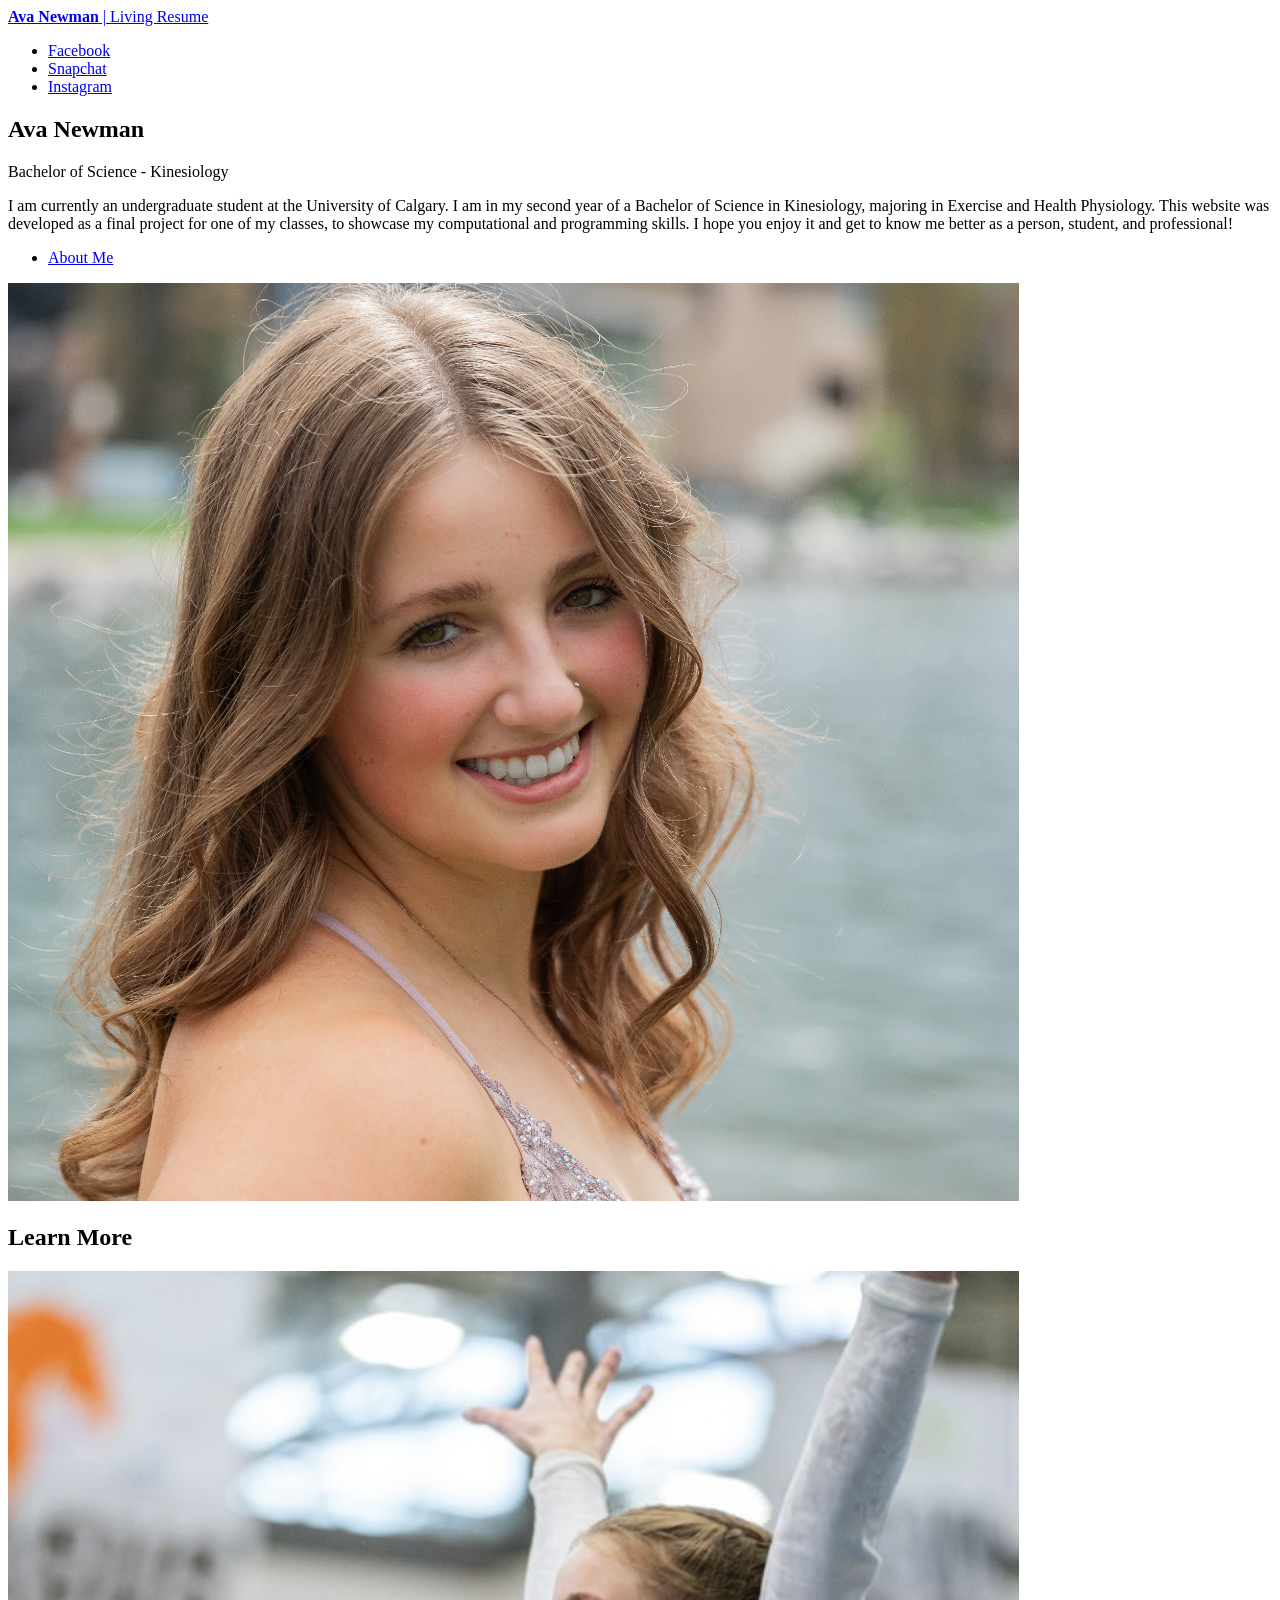
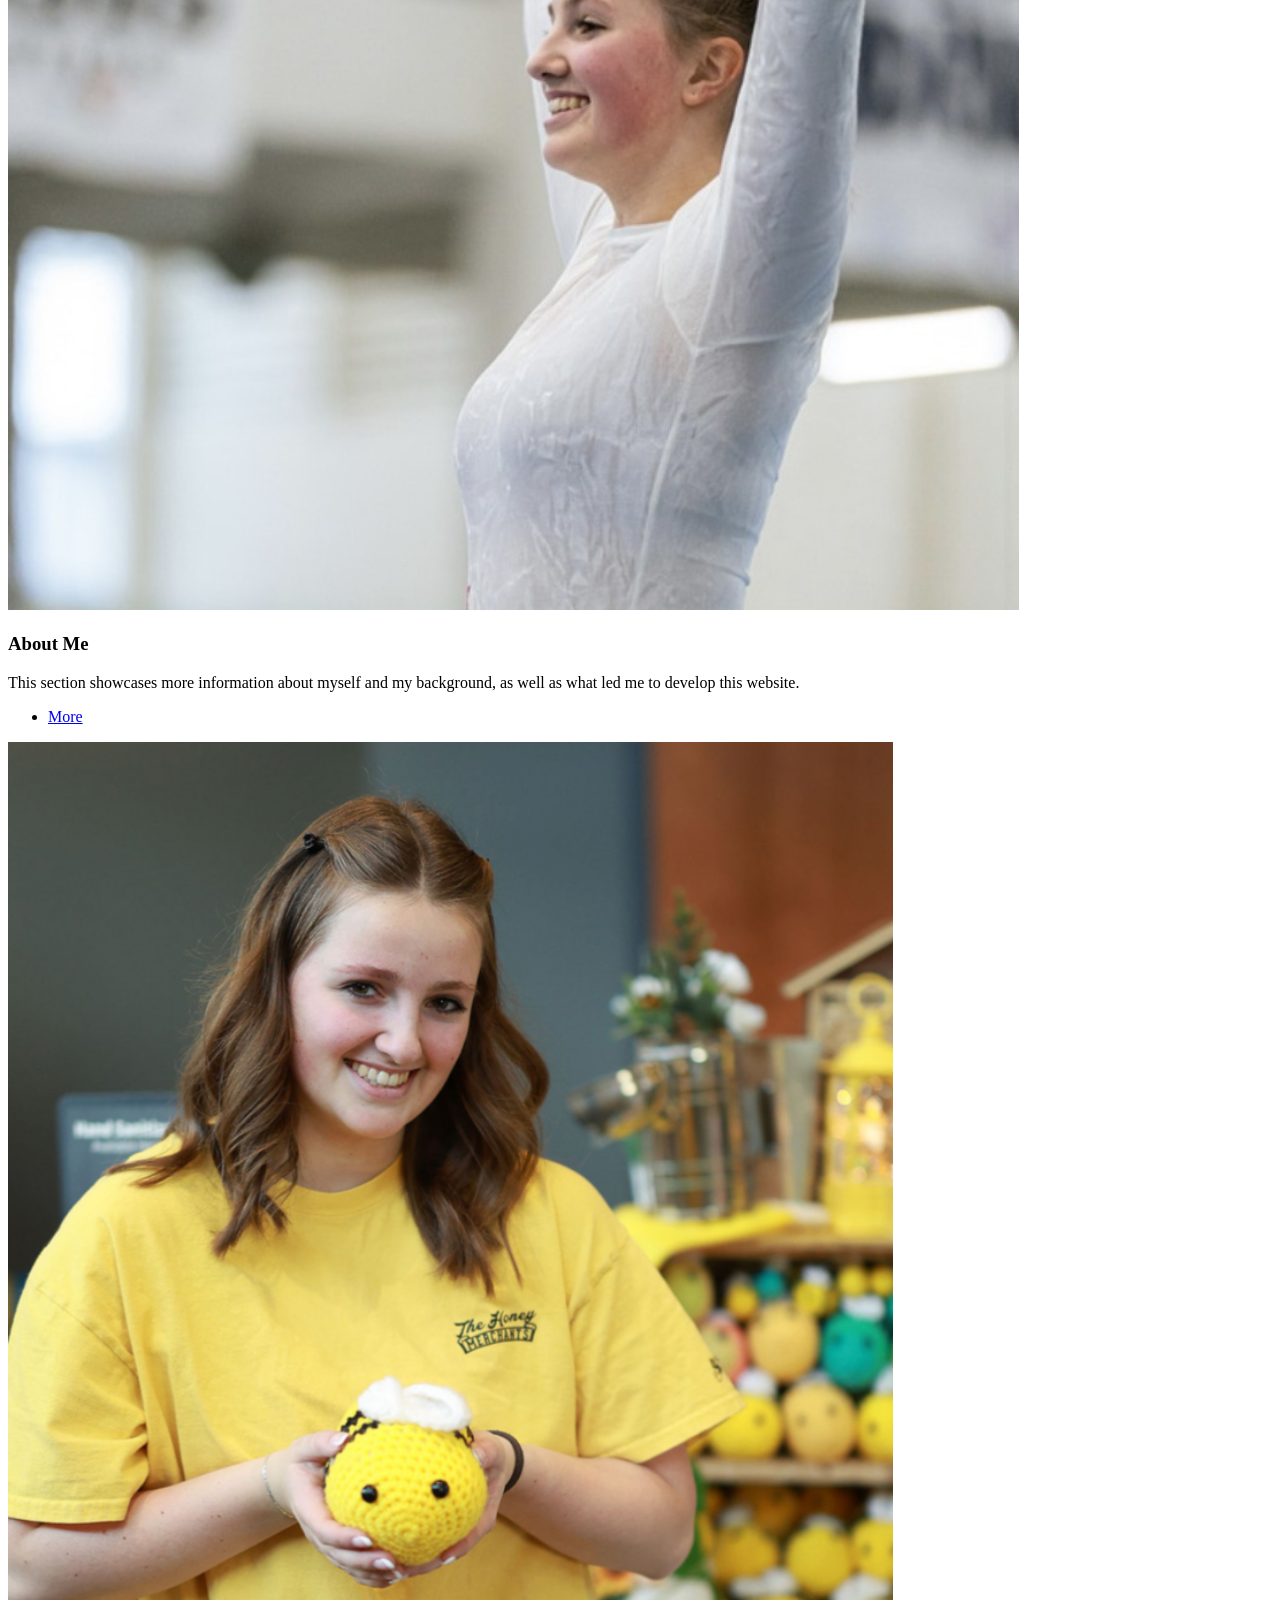
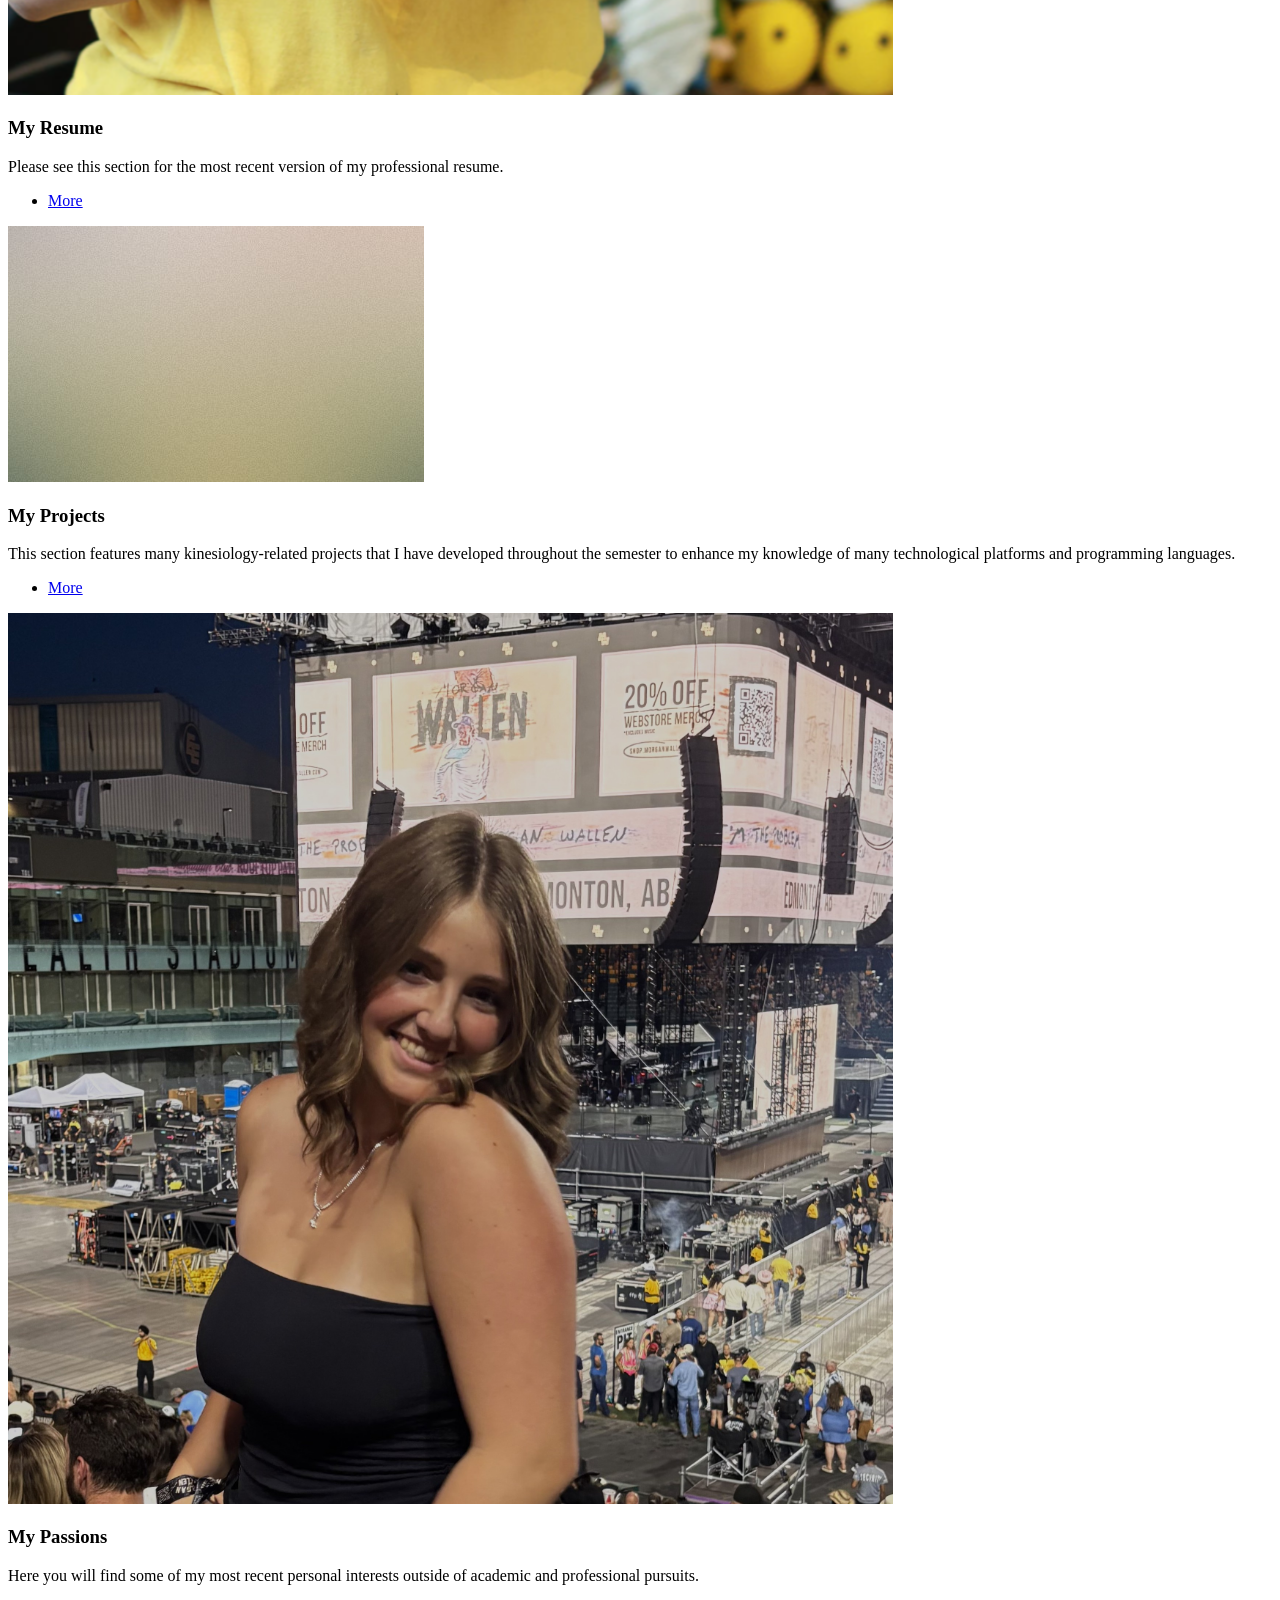
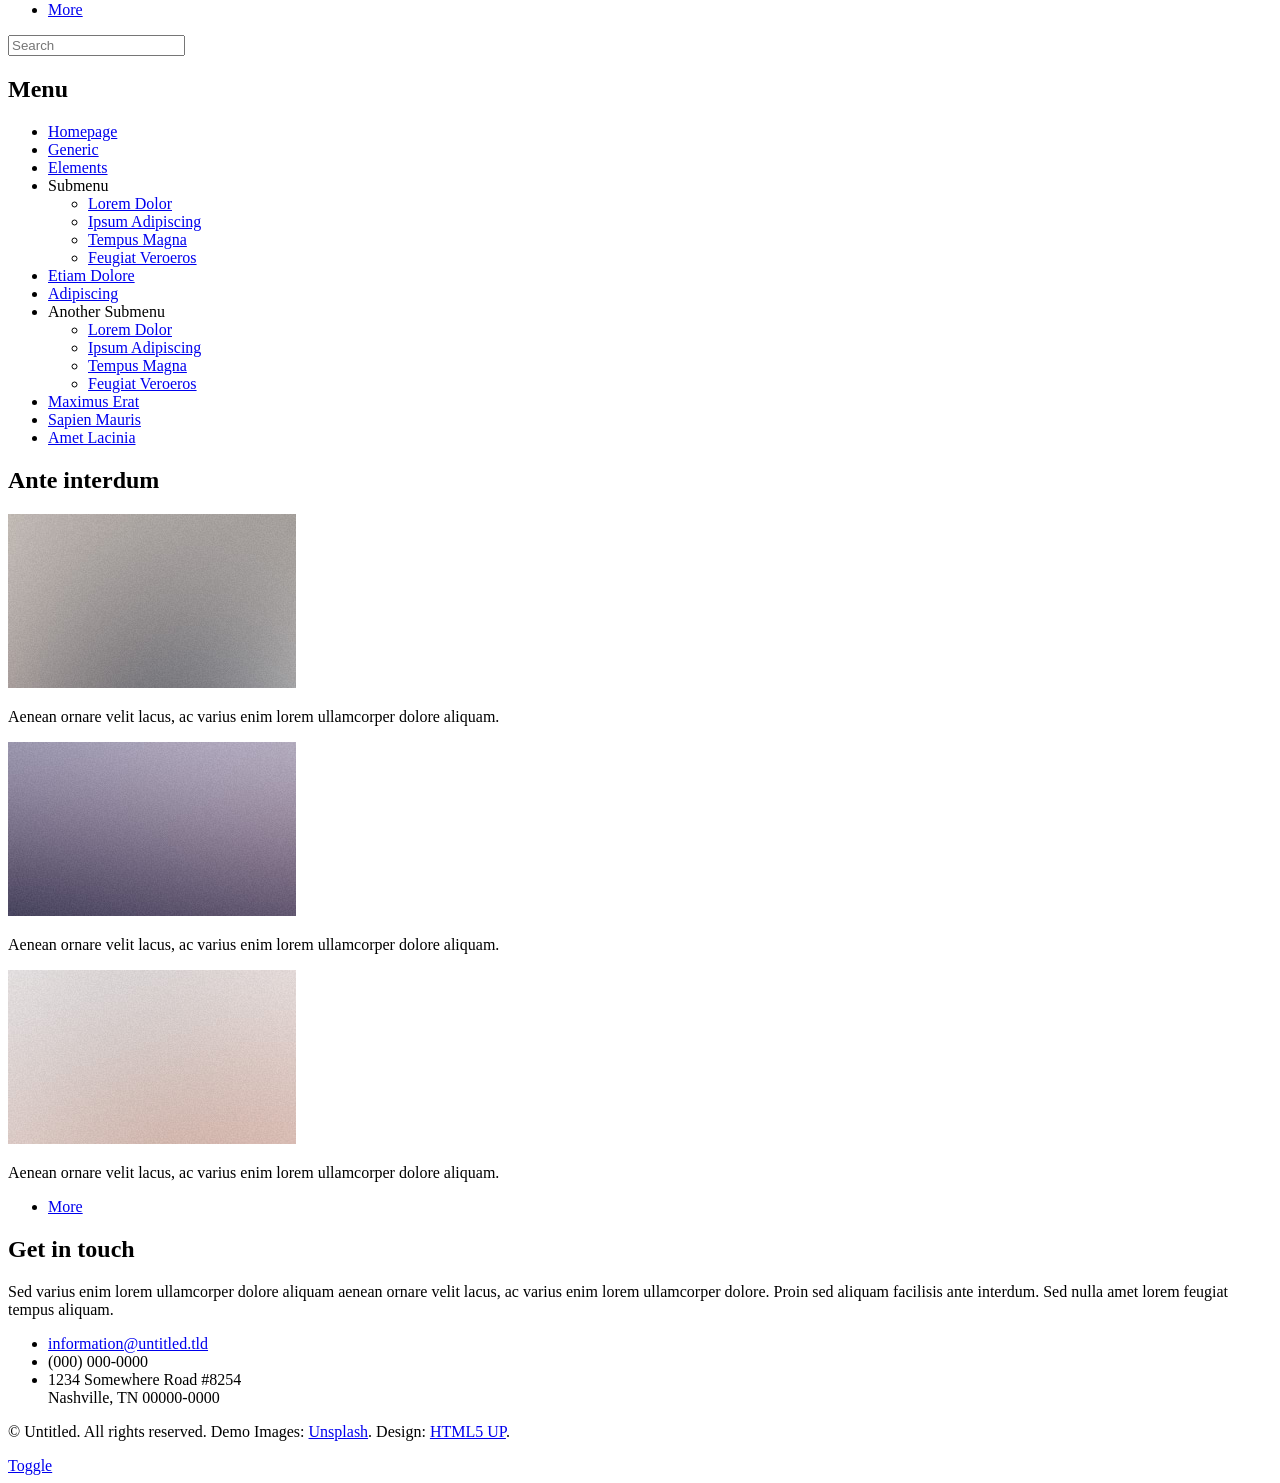
==== index.html @ dcd4f363 "I have made it so that clicking on the images on this page will also direct you to their associated " ====
<!DOCTYPE HTML>
<!--
	Editorial by HTML5 UP
	html5up.net | @ajlkn
	Free for personal and commercial use under the CCA 3.0 license (html5up.net/license)
-->
<html>
	<head>
		<title> Ava Newman Living Resume </title>
		<meta charset="utf-8" />
		<meta name="viewport" content="width=device-width, initial-scale=1, user-scalable=no" />
		<link rel="stylesheet" href="assets/css/main.css" />
	</head>
	<body class="is-preload">

		<!-- Wrapper -->
			<div id="wrapper">

				<!-- Main -->
					<div id="main">
						<div class="inner">

							<!-- Header -->
								<header id="header">
									<a href="index.html" class="logo"><strong>Ava Newman</strong> | Living Resume </a>
									<ul class="icons">
										<li><a href="https://www.facebook.com/people/Ava-Newman/pfbid0RaHY3Du9UKkfNLuVF2kv8ooPk5VTVL2ziSgG1sa8oLjatEGJtzj81ppRkDMyS1wKl/" class="icon brands fa-facebook-f"><span class="label">Facebook</span></a></li>
										<li><a href="https://www.snapchat.com/@ava_newman86?invite_id=TSlqsZnK&locale=en_CA&share_id=JCfKpW0zROO0zMK9a1MGSg&sid=5b81d282faa14953886a43e84ae09ba7" class="icon brands fa-snapchat-ghost"><span class="label">Snapchat</span></a></li>
										<li><a href="https://www.instagram.com/ava_grace_86/" class="icon brands fa-instagram"><span class="label">Instagram</span></a></li>
									</ul>
								</header>

							<!-- Banner -->
								<section id="banner">
									<div class="content">
										<header>
											<h1> Ava Newman </h1>
											<p> Bachelor of Science - Kinesiology </p>
										</header>
										<p> I am currently an undergraduate student at the University of Calgary. I am in my second year of a Bachelor of Science in Kinesiology, majoring in Exercise and Health Physiology. This website was developed as a final project for one of my classes, to showcase my computational and programming skills. I hope you enjoy it and get to know me better as a person, student, and professional!  </p>
										<ul class="actions">
											<li><a href="AboutMe.html" class="button big"> About Me </a></li>
										</ul>
									</div>
									<span class="image object">
										<img src="images/headshots/newman-41.JPG" alt="A photo of Ava Newman" style="width: 80%; height: auto;"/>
									</span>
								</section>

							<!-- Section -->
								<section>
									<header class="major">
										<h2>Learn More</h2>
									</header>
									<div class="posts">
										<article>
											<a href="AboutMe.html" class="image"><img src="images/gymnastics.jpg" alt="A photo of Ava Newman doing gymnastics" style="width: 80%; height: auto;" /></a>
											<h3>About Me</h3>
											<p>This section showcases more information about myself and my background, as well as what led me to develop this website. </p>
											<ul class="actions">
												<li><a href="AboutMe.html" class="button">More</a></li>
											</ul>
										</article>
										<article>
											<a href="MyResume.html" class="image"><img src="images/working1.PNG" alt="Ava Newman working" style="width: 70%; height: auto;" /></a>
											<h3>My Resume</h3>
											<p>Please see this section for the most recent version of my professional resume. </p>
											<ul class="actions">
												<li><a href="MyResume.html" class="button">More</a></li>
											</ul>
										</article>
										<article>
											<a href="MyProjects.html" class="image"><img src="images/pic03.jpg" alt="" /></a>
											<h3>My Projects</h3>
											<p>This section features many kinesiology-related projects that I have developed throughout the semester to enhance my knowledge of many technological platforms and programming languages. </p>
											<ul class="actions">
												<li><a href="MyProjects.html" class="button">More</a></li>
											</ul>
										</article>
										<article>
											<a href="MyPassions.html" class="image"><img src="images/concert.jpeg" alt="Ava Newman at a concert" style="width: 70%; height: auto;"/></a>
											<h3>My Passions</h3>
											<p>Here you will find some of my most recent personal interests outside of academic and professional pursuits. </p>
											<ul class="actions">
												<li><a href="MyPassions.html" class="button">More</a></li>
											</ul>
										</article>
									</div>
								</section>

						</div>
					</div>

				<!-- Sidebar -->
					<div id="sidebar">
						<div class="inner">

							<!-- Search -->
								<section id="search" class="alt">
									<form method="post" action="#">
										<input type="text" name="query" id="query" placeholder="Search" />
									</form>
								</section>

							<!-- Menu -->
								<nav id="menu">
									<header class="major">
										<h2>Menu</h2>
									</header>
									<ul>
										<li><a href="index.html">Homepage</a></li>
										<li><a href="generic.html">Generic</a></li>
										<li><a href="elements.html">Elements</a></li>
										<li>
											<span class="opener">Submenu</span>
											<ul>
												<li><a href="#">Lorem Dolor</a></li>
												<li><a href="#">Ipsum Adipiscing</a></li>
												<li><a href="#">Tempus Magna</a></li>
												<li><a href="#">Feugiat Veroeros</a></li>
											</ul>
										</li>
										<li><a href="#">Etiam Dolore</a></li>
										<li><a href="#">Adipiscing</a></li>
										<li>
											<span class="opener">Another Submenu</span>
											<ul>
												<li><a href="#">Lorem Dolor</a></li>
												<li><a href="#">Ipsum Adipiscing</a></li>
												<li><a href="#">Tempus Magna</a></li>
												<li><a href="#">Feugiat Veroeros</a></li>
											</ul>
										</li>
										<li><a href="#">Maximus Erat</a></li>
										<li><a href="#">Sapien Mauris</a></li>
										<li><a href="#">Amet Lacinia</a></li>
									</ul>
								</nav>

							<!-- Section -->
								<section>
									<header class="major">
										<h2>Ante interdum</h2>
									</header>
									<div class="mini-posts">
										<article>
											<a href="#" class="image"><img src="images/pic07.jpg" alt="" /></a>
											<p>Aenean ornare velit lacus, ac varius enim lorem ullamcorper dolore aliquam.</p>
										</article>
										<article>
											<a href="#" class="image"><img src="images/pic08.jpg" alt="" /></a>
											<p>Aenean ornare velit lacus, ac varius enim lorem ullamcorper dolore aliquam.</p>
										</article>
										<article>
											<a href="#" class="image"><img src="images/pic09.jpg" alt="" /></a>
											<p>Aenean ornare velit lacus, ac varius enim lorem ullamcorper dolore aliquam.</p>
										</article>
									</div>
									<ul class="actions">
										<li><a href="#" class="button">More</a></li>
									</ul>
								</section>

							<!-- Section -->
								<section>
									<header class="major">
										<h2>Get in touch</h2>
									</header>
									<p>Sed varius enim lorem ullamcorper dolore aliquam aenean ornare velit lacus, ac varius enim lorem ullamcorper dolore. Proin sed aliquam facilisis ante interdum. Sed nulla amet lorem feugiat tempus aliquam.</p>
									<ul class="contact">
										<li class="icon solid fa-envelope"><a href="#">information@untitled.tld</a></li>
										<li class="icon solid fa-phone">(000) 000-0000</li>
										<li class="icon solid fa-home">1234 Somewhere Road #8254<br />
										Nashville, TN 00000-0000</li>
									</ul>
								</section>

							<!-- Footer -->
								<footer id="footer">
									<p class="copyright">&copy; Untitled. All rights reserved. Demo Images: <a href="https://unsplash.com">Unsplash</a>. Design: <a href="https://html5up.net">HTML5 UP</a>.</p>
								</footer>

						</div>
					</div>

			</div>

		<!-- Scripts -->
			<script src="assets/js/jquery.min.js"></script>
			<script src="assets/js/browser.min.js"></script>
			<script src="assets/js/breakpoints.min.js"></script>
			<script src="assets/js/util.js"></script>
			<script src="assets/js/main.js"></script>

	</body>
</html>
---- assets/css/main.css ----
@import url(fontawesome-all.min.css);
@import url("https://fonts.googleapis.com/css?family=Open+Sans:400,600,400italic,600italic|Roboto+Slab:400,700");
/*
	Editorial by HTML5 UP
	html5up.net | @ajlkn
	Free for personal and commercial use under the CCA 3.0 license (html5up.net/license)
*/
html, body, div, span, applet, object,
iframe, h1, h2, h3, h4, h5, h6, p, blockquote,
pre, a, abbr, acronym, address, big, cite,
code, del, dfn, em, img, ins, kbd, q, s, samp,
small, strike, strong, sub, sup, tt, var, b,
u, i, center, dl, dt, dd, ol, ul, li, fieldset,
form, label, legend, table, caption, tbody,
tfoot, thead, tr, th, td, article, aside,
canvas, details, embed, figure, figcaption,
footer, header, hgroup, menu, nav, output, ruby,
section, summary, time, mark, audio, video {
  margin: 0;
  padding: 0;
  border: 0;
  font-size: 100%;
  font: inherit;
  vertical-align: baseline; }

article, aside, details, figcaption, figure,
footer, header, hgroup, menu, nav, section {
  display: block; }

body {
  line-height: 1; }

ol, ul {
  list-style: none; }

blockquote, q {
  quotes: none; }
  blockquote:before, blockquote:after, q:before, q:after {
    content: '';
    content: none; }

table {
  border-collapse: collapse;
  border-spacing: 0; }

body {
  -webkit-text-size-adjust: none; }

mark {
  background-color: transparent;
  color: inherit; }

input::-moz-focus-inner {
  border: 0;
  padding: 0; }

input, select, textarea {
  -moz-appearance: none;
  -webkit-appearance: none;
  -ms-appearance: none;
  appearance: none; }

/* Basic */
@-ms-viewport {
  width: device-width; }

body {
  -ms-overflow-style: scrollbar; }

@media screen and (max-width: 480px) {
  html, body {
    min-width: 320px; } }

html {
  box-sizing: border-box; }

*, *:before, *:after {
  box-sizing: inherit; }

body {
  background: #ffffff; }
  body.is-preload *, body.is-preload *:before, body.is-preload *:after, body.is-resizing *, body.is-resizing *:before, body.is-resizing *:after {
    -moz-animation: none !important;
    -webkit-animation: none !important;
    -ms-animation: none !important;
    animation: none !important;
    -moz-transition: none !important;
    -webkit-transition: none !important;
    -ms-transition: none !important;
    transition: none !important; }

/* Type */
body, input, select, textarea {
  color: #7f888f;
  font-family: "Open Sans", sans-serif;
  font-size: 13pt;
  font-weight: 400;
  line-height: 1.65; }
  @media screen and (max-width: 1680px) {
    body, input, select, textarea {
      font-size: 11pt; } }
  @media screen and (max-width: 1280px) {
    body, input, select, textarea {
      font-size: 10pt; } }
  @media screen and (max-width: 360px) {
    body, input, select, textarea {
      font-size: 9pt; } }

a {
  -moz-transition: color 0.2s ease-in-out, border-bottom-color 0.2s ease-in-out;
  -webkit-transition: color 0.2s ease-in-out, border-bottom-color 0.2s ease-in-out;
  -ms-transition: color 0.2s ease-in-out, border-bottom-color 0.2s ease-in-out;
  transition: color 0.2s ease-in-out, border-bottom-color 0.2s ease-in-out;
  border-bottom: dotted 1px;
  color: #f56a6a;
  text-decoration: none; }
  a:hover {
    border-bottom-color: #f56a6a;
    color: #f56a6a !important; }
    a:hover strong {
      color: inherit; }

strong, b {
  color: #3d4449;
  font-weight: 600; }

em, i {
  font-style: italic; }

p {
  margin: 0 0 2em 0; }

h1, h2, h3, h4, h5, h6 {
  color: #3d4449;
  font-family: "Roboto Slab", serif;
  font-weight: 700;
  line-height: 1.5;
  margin: 0 0 1em 0; }
  h1 a, h2 a, h3 a, h4 a, h5 a, h6 a {
    color: inherit;
    text-decoration: none;
    border-bottom: 0; }

h1 {
  font-size: 4em;
  margin: 0 0 0.5em 0;
  line-height: 1.3; }

h2 {
  font-size: 1.75em; }

h3 {
  font-size: 1.25em; }

h4 {
  font-size: 1.1em; }

h5 {
  font-size: 0.9em; }

h6 {
  font-size: 0.7em; }

@media screen and (max-width: 1680px) {
  h1 {
    font-size: 3.5em; } }

@media screen and (max-width: 980px) {
  h1 {
    font-size: 3.25em; } }

@media screen and (max-width: 736px) {
  h1 {
    font-size: 2em;
    line-height: 1.4; }
  h2 {
    font-size: 1.5em; } }

sub {
  font-size: 0.8em;
  position: relative;
  top: 0.5em; }

sup {
  font-size: 0.8em;
  position: relative;
  top: -0.5em; }

blockquote {
  border-left: solid 3px rgba(210, 215, 217, 0.75);
  font-style: italic;
  margin: 0 0 2em 0;
  padding: 0.5em 0 0.5em 2em; }

code {
  background: rgba(230, 235, 237, 0.25);
  border-radius: 0.375em;
  border: solid 1px rgba(210, 215, 217, 0.75);
  font-family: "Courier New", monospace;
  font-size: 0.9em;
  margin: 0 0.25em;
  padding: 0.25em 0.65em; }

pre {
  -webkit-overflow-scrolling: touch;
  font-family: "Courier New", monospace;
  font-size: 0.9em;
  margin: 0 0 2em 0; }
  pre code {
    display: block;
    line-height: 1.75;
    padding: 1em 1.5em;
    overflow-x: auto; }

hr {
  border: 0;
  border-bottom: solid 1px rgba(210, 215, 217, 0.75);
  margin: 2em 0; }
  hr.major {
    margin: 3em 0; }

.align-left {
  text-align: left; }

.align-center {
  text-align: center; }

.align-right {
  text-align: right; }

/* Row */
.row {
  display: flex;
  flex-wrap: wrap;
  box-sizing: border-box;
  align-items: stretch; }
  .row > * {
    box-sizing: border-box; }
  .row.gtr-uniform > * > :last-child {
    margin-bottom: 0; }
  .row.aln-left {
    justify-content: flex-start; }
  .row.aln-center {
    justify-content: center; }
  .row.aln-right {
    justify-content: flex-end; }
  .row.aln-top {
    align-items: flex-start; }
  .row.aln-middle {
    align-items: center; }
  .row.aln-bottom {
    align-items: flex-end; }
  .row > .imp {
    order: -1; }
  .row > .col-1 {
    width: 8.33333%; }
  .row > .off-1 {
    margin-left: 8.33333%; }
  .row > .col-2 {
    width: 16.66667%; }
  .row > .off-2 {
    margin-left: 16.66667%; }
  .row > .col-3 {
    width: 25%; }
  .row > .off-3 {
    margin-left: 25%; }
  .row > .col-4 {
    width: 33.33333%; }
  .row > .off-4 {
    margin-left: 33.33333%; }
  .row > .col-5 {
    width: 41.66667%; }
  .row > .off-5 {
    margin-left: 41.66667%; }
  .row > .col-6 {
    width: 50%; }
  .row > .off-6 {
    margin-left: 50%; }
  .row > .col-7 {
    width: 58.33333%; }
  .row > .off-7 {
    margin-left: 58.33333%; }
  .row > .col-8 {
    width: 66.66667%; }
  .row > .off-8 {
    margin-left: 66.66667%; }
  .row > .col-9 {
    width: 75%; }
  .row > .off-9 {
    margin-left: 75%; }
  .row > .col-10 {
    width: 83.33333%; }
  .row > .off-10 {
    margin-left: 83.33333%; }
  .row > .col-11 {
    width: 91.66667%; }
  .row > .off-11 {
    margin-left: 91.66667%; }
  .row > .col-12 {
    width: 100%; }
  .row > .off-12 {
    margin-left: 100%; }
  .row.gtr-0 {
    margin-top: 0;
    margin-left: 0em; }
    .row.gtr-0 > * {
      padding: 0 0 0 0em; }
    .row.gtr-0.gtr-uniform {
      margin-top: 0em; }
      .row.gtr-0.gtr-uniform > * {
        padding-top: 0em; }
  .row.gtr-25 {
    margin-top: 0;
    margin-left: -0.375em; }
    .row.gtr-25 > * {
      padding: 0 0 0 0.375em; }
    .row.gtr-25.gtr-uniform {
      margin-top: -0.375em; }
      .row.gtr-25.gtr-uniform > * {
        padding-top: 0.375em; }
  .row.gtr-50 {
    margin-top: 0;
    margin-left: -0.75em; }
    .row.gtr-50 > * {
      padding: 0 0 0 0.75em; }
    .row.gtr-50.gtr-uniform {
      margin-top: -0.75em; }
      .row.gtr-50.gtr-uniform > * {
        padding-top: 0.75em; }
  .row {
    margin-top: 0;
    margin-left: -1.5em; }
    .row > * {
      padding: 0 0 0 1.5em; }
    .row.gtr-uniform {
      margin-top: -1.5em; }
      .row.gtr-uniform > * {
        padding-top: 1.5em; }
  .row.gtr-150 {
    margin-top: 0;
    margin-left: -2.25em; }
    .row.gtr-150 > * {
      padding: 0 0 0 2.25em; }
    .row.gtr-150.gtr-uniform {
      margin-top: -2.25em; }
      .row.gtr-150.gtr-uniform > * {
        padding-top: 2.25em; }
  .row.gtr-200 {
    margin-top: 0;
    margin-left: -3em; }
    .row.gtr-200 > * {
      padding: 0 0 0 3em; }
    .row.gtr-200.gtr-uniform {
      margin-top: -3em; }
      .row.gtr-200.gtr-uniform > * {
        padding-top: 3em; }
  @media screen and (max-width: 1680px) {
    .row {
      display: flex;
      flex-wrap: wrap;
      box-sizing: border-box;
      align-items: stretch; }
      .row > * {
        box-sizing: border-box; }
      .row.gtr-uniform > * > :last-child {
        margin-bottom: 0; }
      .row.aln-left {
        justify-content: flex-start; }
      .row.aln-center {
        justify-content: center; }
      .row.aln-right {
        justify-content: flex-end; }
      .row.aln-top {
        align-items: flex-start; }
      .row.aln-middle {
        align-items: center; }
      .row.aln-bottom {
        align-items: flex-end; }
      .row > .imp-xlarge {
        order: -1; }
      .row > .col-1-xlarge {
        width: 8.33333%; }
      .row > .off-1-xlarge {
        margin-left: 8.33333%; }
      .row > .col-2-xlarge {
        width: 16.66667%; }
      .row > .off-2-xlarge {
        margin-left: 16.66667%; }
      .row > .col-3-xlarge {
        width: 25%; }
      .row > .off-3-xlarge {
        margin-left: 25%; }
      .row > .col-4-xlarge {
        width: 33.33333%; }
      .row > .off-4-xlarge {
        margin-left: 33.33333%; }
      .row > .col-5-xlarge {
        width: 41.66667%; }
      .row > .off-5-xlarge {
        margin-left: 41.66667%; }
      .row > .col-6-xlarge {
        width: 50%; }
      .row > .off-6-xlarge {
        margin-left: 50%; }
      .row > .col-7-xlarge {
        width: 58.33333%; }
      .row > .off-7-xlarge {
        margin-left: 58.33333%; }
      .row > .col-8-xlarge {
        width: 66.66667%; }
      .row > .off-8-xlarge {
        margin-left: 66.66667%; }
      .row > .col-9-xlarge {
        width: 75%; }
      .row > .off-9-xlarge {
        margin-left: 75%; }
      .row > .col-10-xlarge {
        width: 83.33333%; }
      .row > .off-10-xlarge {
        margin-left: 83.33333%; }
      .row > .col-11-xlarge {
        width: 91.66667%; }
      .row > .off-11-xlarge {
        margin-left: 91.66667%; }
      .row > .col-12-xlarge {
        width: 100%; }
      .row > .off-12-xlarge {
        margin-left: 100%; }
      .row.gtr-0 {
        margin-top: 0;
        margin-left: 0em; }
        .row.gtr-0 > * {
          padding: 0 0 0 0em; }
        .row.gtr-0.gtr-uniform {
          margin-top: 0em; }
          .row.gtr-0.gtr-uniform > * {
            padding-top: 0em; }
      .row.gtr-25 {
        margin-top: 0;
        margin-left: -0.375em; }
        .row.gtr-25 > * {
          padding: 0 0 0 0.375em; }
        .row.gtr-25.gtr-uniform {
          margin-top: -0.375em; }
          .row.gtr-25.gtr-uniform > * {
            padding-top: 0.375em; }
      .row.gtr-50 {
        margin-top: 0;
        margin-left: -0.75em; }
        .row.gtr-50 > * {
          padding: 0 0 0 0.75em; }
        .row.gtr-50.gtr-uniform {
          margin-top: -0.75em; }
          .row.gtr-50.gtr-uniform > * {
            padding-top: 0.75em; }
      .row {
        margin-top: 0;
        margin-left: -1.5em; }
        .row > * {
          padding: 0 0 0 1.5em; }
        .row.gtr-uniform {
          margin-top: -1.5em; }
          .row.gtr-uniform > * {
            padding-top: 1.5em; }
      .row.gtr-150 {
        margin-top: 0;
        margin-left: -2.25em; }
        .row.gtr-150 > * {
          padding: 0 0 0 2.25em; }
        .row.gtr-150.gtr-uniform {
          margin-top: -2.25em; }
          .row.gtr-150.gtr-uniform > * {
            padding-top: 2.25em; }
      .row.gtr-200 {
        margin-top: 0;
        margin-left: -3em; }
        .row.gtr-200 > * {
          padding: 0 0 0 3em; }
        .row.gtr-200.gtr-uniform {
          margin-top: -3em; }
          .row.gtr-200.gtr-uniform > * {
            padding-top: 3em; } }
  @media screen and (max-width: 1280px) {
    .row {
      display: flex;
      flex-wrap: wrap;
      box-sizing: border-box;
      align-items: stretch; }
      .row > * {
        box-sizing: border-box; }
      .row.gtr-uniform > * > :last-child {
        margin-bottom: 0; }
      .row.aln-left {
        justify-content: flex-start; }
      .row.aln-center {
        justify-content: center; }
      .row.aln-right {
        justify-content: flex-end; }
      .row.aln-top {
        align-items: flex-start; }
      .row.aln-middle {
        align-items: center; }
      .row.aln-bottom {
        align-items: flex-end; }
      .row > .imp-large {
        order: -1; }
      .row > .col-1-large {
        width: 8.33333%; }
      .row > .off-1-large {
        margin-left: 8.33333%; }
      .row > .col-2-large {
        width: 16.66667%; }
      .row > .off-2-large {
        margin-left: 16.66667%; }
      .row > .col-3-large {
        width: 25%; }
      .row > .off-3-large {
        margin-left: 25%; }
      .row > .col-4-large {
        width: 33.33333%; }
      .row > .off-4-large {
        margin-left: 33.33333%; }
      .row > .col-5-large {
        width: 41.66667%; }
      .row > .off-5-large {
        margin-left: 41.66667%; }
      .row > .col-6-large {
        width: 50%; }
      .row > .off-6-large {
        margin-left: 50%; }
      .row > .col-7-large {
        width: 58.33333%; }
      .row > .off-7-large {
        margin-left: 58.33333%; }
      .row > .col-8-large {
        width: 66.66667%; }
      .row > .off-8-large {
        margin-left: 66.66667%; }
      .row > .col-9-large {
        width: 75%; }
      .row > .off-9-large {
        margin-left: 75%; }
      .row > .col-10-large {
        width: 83.33333%; }
      .row > .off-10-large {
        margin-left: 83.33333%; }
      .row > .col-11-large {
        width: 91.66667%; }
      .row > .off-11-large {
        margin-left: 91.66667%; }
      .row > .col-12-large {
        width: 100%; }
      .row > .off-12-large {
        margin-left: 100%; }
      .row.gtr-0 {
        margin-top: 0;
        margin-left: 0em; }
        .row.gtr-0 > * {
          padding: 0 0 0 0em; }
        .row.gtr-0.gtr-uniform {
          margin-top: 0em; }
          .row.gtr-0.gtr-uniform > * {
            padding-top: 0em; }
      .row.gtr-25 {
        margin-top: 0;
        margin-left: -0.375em; }
        .row.gtr-25 > * {
          padding: 0 0 0 0.375em; }
        .row.gtr-25.gtr-uniform {
          margin-top: -0.375em; }
          .row.gtr-25.gtr-uniform > * {
            padding-top: 0.375em; }
      .row.gtr-50 {
        margin-top: 0;
        margin-left: -0.75em; }
        .row.gtr-50 > * {
          padding: 0 0 0 0.75em; }
        .row.gtr-50.gtr-uniform {
          margin-top: -0.75em; }
          .row.gtr-50.gtr-uniform > * {
            padding-top: 0.75em; }
      .row {
        margin-top: 0;
        margin-left: -1.5em; }
        .row > * {
          padding: 0 0 0 1.5em; }
        .row.gtr-uniform {
          margin-top: -1.5em; }
          .row.gtr-uniform > * {
            padding-top: 1.5em; }
      .row.gtr-150 {
        margin-top: 0;
        margin-left: -2.25em; }
        .row.gtr-150 > * {
          padding: 0 0 0 2.25em; }
        .row.gtr-150.gtr-uniform {
          margin-top: -2.25em; }
          .row.gtr-150.gtr-uniform > * {
            padding-top: 2.25em; }
      .row.gtr-200 {
        margin-top: 0;
        margin-left: -3em; }
        .row.gtr-200 > * {
          padding: 0 0 0 3em; }
        .row.gtr-200.gtr-uniform {
          margin-top: -3em; }
          .row.gtr-200.gtr-uniform > * {
            padding-top: 3em; } }
  @media screen and (max-width: 980px) {
    .row {
      display: flex;
      flex-wrap: wrap;
      box-sizing: border-box;
      align-items: stretch; }
      .row > * {
        box-sizing: border-box; }
      .row.gtr-uniform > * > :last-child {
        margin-bottom: 0; }
      .row.aln-left {
        justify-content: flex-start; }
      .row.aln-center {
        justify-content: center; }
      .row.aln-right {
        justify-content: flex-end; }
      .row.aln-top {
        align-items: flex-start; }
      .row.aln-middle {
        align-items: center; }
      .row.aln-bottom {
        align-items: flex-end; }
      .row > .imp-medium {
        order: -1; }
      .row > .col-1-medium {
        width: 8.33333%; }
      .row > .off-1-medium {
        margin-left: 8.33333%; }
      .row > .col-2-medium {
        width: 16.66667%; }
      .row > .off-2-medium {
        margin-left: 16.66667%; }
      .row > .col-3-medium {
        width: 25%; }
      .row > .off-3-medium {
        margin-left: 25%; }
      .row > .col-4-medium {
        width: 33.33333%; }
      .row > .off-4-medium {
        margin-left: 33.33333%; }
      .row > .col-5-medium {
        width: 41.66667%; }
      .row > .off-5-medium {
        margin-left: 41.66667%; }
      .row > .col-6-medium {
        width: 50%; }
      .row > .off-6-medium {
        margin-left: 50%; }
      .row > .col-7-medium {
        width: 58.33333%; }
      .row > .off-7-medium {
        margin-left: 58.33333%; }
      .row > .col-8-medium {
        width: 66.66667%; }
      .row > .off-8-medium {
        margin-left: 66.66667%; }
      .row > .col-9-medium {
        width: 75%; }
      .row > .off-9-medium {
        margin-left: 75%; }
      .row > .col-10-medium {
        width: 83.33333%; }
      .row > .off-10-medium {
        margin-left: 83.33333%; }
      .row > .col-11-medium {
        width: 91.66667%; }
      .row > .off-11-medium {
        margin-left: 91.66667%; }
      .row > .col-12-medium {
        width: 100%; }
      .row > .off-12-medium {
        margin-left: 100%; }
      .row.gtr-0 {
        margin-top: 0;
        margin-left: 0em; }
        .row.gtr-0 > * {
          padding: 0 0 0 0em; }
        .row.gtr-0.gtr-uniform {
          margin-top: 0em; }
          .row.gtr-0.gtr-uniform > * {
            padding-top: 0em; }
      .row.gtr-25 {
        margin-top: 0;
        margin-left: -0.375em; }
        .row.gtr-25 > * {
          padding: 0 0 0 0.375em; }
        .row.gtr-25.gtr-uniform {
          margin-top: -0.375em; }
          .row.gtr-25.gtr-uniform > * {
            padding-top: 0.375em; }
      .row.gtr-50 {
        margin-top: 0;
        margin-left: -0.75em; }
        .row.gtr-50 > * {
          padding: 0 0 0 0.75em; }
        .row.gtr-50.gtr-uniform {
          margin-top: -0.75em; }
          .row.gtr-50.gtr-uniform > * {
            padding-top: 0.75em; }
      .row {
        margin-top: 0;
        margin-left: -1.5em; }
        .row > * {
          padding: 0 0 0 1.5em; }
        .row.gtr-uniform {
          margin-top: -1.5em; }
          .row.gtr-uniform > * {
            padding-top: 1.5em; }
      .row.gtr-150 {
        margin-top: 0;
        margin-left: -2.25em; }
        .row.gtr-150 > * {
          padding: 0 0 0 2.25em; }
        .row.gtr-150.gtr-uniform {
          margin-top: -2.25em; }
          .row.gtr-150.gtr-uniform > * {
            padding-top: 2.25em; }
      .row.gtr-200 {
        margin-top: 0;
        margin-left: -3em; }
        .row.gtr-200 > * {
          padding: 0 0 0 3em; }
        .row.gtr-200.gtr-uniform {
          margin-top: -3em; }
          .row.gtr-200.gtr-uniform > * {
            padding-top: 3em; } }
  @media screen and (max-width: 736px) {
    .row {
      display: flex;
      flex-wrap: wrap;
      box-sizing: border-box;
      align-items: stretch; }
      .row > * {
        box-sizing: border-box; }
      .row.gtr-uniform > * > :last-child {
        margin-bottom: 0; }
      .row.aln-left {
        justify-content: flex-start; }
      .row.aln-center {
        justify-content: center; }
      .row.aln-right {
        justify-content: flex-end; }
      .row.aln-top {
        align-items: flex-start; }
      .row.aln-middle {
        align-items: center; }
      .row.aln-bottom {
        align-items: flex-end; }
      .row > .imp-small {
        order: -1; }
      .row > .col-1-small {
        width: 8.33333%; }
      .row > .off-1-small {
        margin-left: 8.33333%; }
      .row > .col-2-small {
        width: 16.66667%; }
      .row > .off-2-small {
        margin-left: 16.66667%; }
      .row > .col-3-small {
        width: 25%; }
      .row > .off-3-small {
        margin-left: 25%; }
      .row > .col-4-small {
        width: 33.33333%; }
      .row > .off-4-small {
        margin-left: 33.33333%; }
      .row > .col-5-small {
        width: 41.66667%; }
      .row > .off-5-small {
        margin-left: 41.66667%; }
      .row > .col-6-small {
        width: 50%; }
      .row > .off-6-small {
        margin-left: 50%; }
      .row > .col-7-small {
        width: 58.33333%; }
      .row > .off-7-small {
        margin-left: 58.33333%; }
      .row > .col-8-small {
        width: 66.66667%; }
      .row > .off-8-small {
        margin-left: 66.66667%; }
      .row > .col-9-small {
        width: 75%; }
      .row > .off-9-small {
        margin-left: 75%; }
      .row > .col-10-small {
        width: 83.33333%; }
      .row > .off-10-small {
        margin-left: 83.33333%; }
      .row > .col-11-small {
        width: 91.66667%; }
      .row > .off-11-small {
        margin-left: 91.66667%; }
      .row > .col-12-small {
        width: 100%; }
      .row > .off-12-small {
        margin-left: 100%; }
      .row.gtr-0 {
        margin-top: 0;
        margin-left: 0em; }
        .row.gtr-0 > * {
          padding: 0 0 0 0em; }
        .row.gtr-0.gtr-uniform {
          margin-top: 0em; }
          .row.gtr-0.gtr-uniform > * {
            padding-top: 0em; }
      .row.gtr-25 {
        margin-top: 0;
        margin-left: -0.375em; }
        .row.gtr-25 > * {
          padding: 0 0 0 0.375em; }
        .row.gtr-25.gtr-uniform {
          margin-top: -0.375em; }
          .row.gtr-25.gtr-uniform > * {
            padding-top: 0.375em; }
      .row.gtr-50 {
        margin-top: 0;
        margin-left: -0.75em; }
        .row.gtr-50 > * {
          padding: 0 0 0 0.75em; }
        .row.gtr-50.gtr-uniform {
          margin-top: -0.75em; }
          .row.gtr-50.gtr-uniform > * {
            padding-top: 0.75em; }
      .row {
        margin-top: 0;
        margin-left: -1.5em; }
        .row > * {
          padding: 0 0 0 1.5em; }
        .row.gtr-uniform {
          margin-top: -1.5em; }
          .row.gtr-uniform > * {
            padding-top: 1.5em; }
      .row.gtr-150 {
        margin-top: 0;
        margin-left: -2.25em; }
        .row.gtr-150 > * {
          padding: 0 0 0 2.25em; }
        .row.gtr-150.gtr-uniform {
          margin-top: -2.25em; }
          .row.gtr-150.gtr-uniform > * {
            padding-top: 2.25em; }
      .row.gtr-200 {
        margin-top: 0;
        margin-left: -3em; }
        .row.gtr-200 > * {
          padding: 0 0 0 3em; }
        .row.gtr-200.gtr-uniform {
          margin-top: -3em; }
          .row.gtr-200.gtr-uniform > * {
            padding-top: 3em; } }
  @media screen and (max-width: 480px) {
    .row {
      display: flex;
      flex-wrap: wrap;
      box-sizing: border-box;
      align-items: stretch; }
      .row > * {
        box-sizing: border-box; }
      .row.gtr-uniform > * > :last-child {
        margin-bottom: 0; }
      .row.aln-left {
        justify-content: flex-start; }
      .row.aln-center {
        justify-content: center; }
      .row.aln-right {
        justify-content: flex-end; }
      .row.aln-top {
        align-items: flex-start; }
      .row.aln-middle {
        align-items: center; }
      .row.aln-bottom {
        align-items: flex-end; }
      .row > .imp-xsmall {
        order: -1; }
      .row > .col-1-xsmall {
        width: 8.33333%; }
      .row > .off-1-xsmall {
        margin-left: 8.33333%; }
      .row > .col-2-xsmall {
        width: 16.66667%; }
      .row > .off-2-xsmall {
        margin-left: 16.66667%; }
      .row > .col-3-xsmall {
        width: 25%; }
      .row > .off-3-xsmall {
        margin-left: 25%; }
      .row > .col-4-xsmall {
        width: 33.33333%; }
      .row > .off-4-xsmall {
        margin-left: 33.33333%; }
      .row > .col-5-xsmall {
        width: 41.66667%; }
      .row > .off-5-xsmall {
        margin-left: 41.66667%; }
      .row > .col-6-xsmall {
        width: 50%; }
      .row > .off-6-xsmall {
        margin-left: 50%; }
      .row > .col-7-xsmall {
        width: 58.33333%; }
      .row > .off-7-xsmall {
        margin-left: 58.33333%; }
      .row > .col-8-xsmall {
        width: 66.66667%; }
      .row > .off-8-xsmall {
        margin-left: 66.66667%; }
      .row > .col-9-xsmall {
        width: 75%; }
      .row > .off-9-xsmall {
        margin-left: 75%; }
      .row > .col-10-xsmall {
        width: 83.33333%; }
      .row > .off-10-xsmall {
        margin-left: 83.33333%; }
      .row > .col-11-xsmall {
        width: 91.66667%; }
      .row > .off-11-xsmall {
        margin-left: 91.66667%; }
      .row > .col-12-xsmall {
        width: 100%; }
      .row > .off-12-xsmall {
        margin-left: 100%; }
      .row.gtr-0 {
        margin-top: 0;
        margin-left: 0em; }
        .row.gtr-0 > * {
          padding: 0 0 0 0em; }
        .row.gtr-0.gtr-uniform {
          margin-top: 0em; }
          .row.gtr-0.gtr-uniform > * {
            padding-top: 0em; }
      .row.gtr-25 {
        margin-top: 0;
        margin-left: -0.375em; }
        .row.gtr-25 > * {
          padding: 0 0 0 0.375em; }
        .row.gtr-25.gtr-uniform {
          margin-top: -0.375em; }
          .row.gtr-25.gtr-uniform > * {
            padding-top: 0.375em; }
      .row.gtr-50 {
        margin-top: 0;
        margin-left: -0.75em; }
        .row.gtr-50 > * {
          padding: 0 0 0 0.75em; }
        .row.gtr-50.gtr-uniform {
          margin-top: -0.75em; }
          .row.gtr-50.gtr-uniform > * {
            padding-top: 0.75em; }
      .row {
        margin-top: 0;
        margin-left: -1.5em; }
        .row > * {
          padding: 0 0 0 1.5em; }
        .row.gtr-uniform {
          margin-top: -1.5em; }
          .row.gtr-uniform > * {
            padding-top: 1.5em; }
      .row.gtr-150 {
        margin-top: 0;
        margin-left: -2.25em; }
        .row.gtr-150 > * {
          padding: 0 0 0 2.25em; }
        .row.gtr-150.gtr-uniform {
          margin-top: -2.25em; }
          .row.gtr-150.gtr-uniform > * {
            padding-top: 2.25em; }
      .row.gtr-200 {
        margin-top: 0;
        margin-left: -3em; }
        .row.gtr-200 > * {
          padding: 0 0 0 3em; }
        .row.gtr-200.gtr-uniform {
          margin-top: -3em; }
          .row.gtr-200.gtr-uniform > * {
            padding-top: 3em; } }

/* Section/Article */
section.special, article.special {
  text-align: center; }

header p {
  font-family: "Roboto Slab", serif;
  font-size: 1em;
  font-weight: 400;
  letter-spacing: 0.075em;
  margin-top: -0.5em;
  text-transform: uppercase; }

header.major > :last-child {
  border-bottom: solid 3px #f56a6a;
  display: inline-block;
  margin: 0 0 2em 0;
  padding: 0 0.75em 0.5em 0; }

header.main > :last-child {
  margin: 0 0 1em 0; }

/* Form */
form {
  margin: 0 0 2em 0; }

label {
  color: #3d4449;
  display: block;
  font-size: 0.9em;
  font-weight: 600;
  margin: 0 0 1em 0; }

input[type="text"],
input[type="password"],
input[type="email"],
input[type="tel"],
input[type="search"],
input[type="url"],
select,
textarea {
  -moz-appearance: none;
  -webkit-appearance: none;
  -ms-appearance: none;
  appearance: none;
  background: #ffffff;
  border-radius: 0.375em;
  border: none;
  border: solid 1px rgba(210, 215, 217, 0.75);
  color: inherit;
  display: block;
  outline: 0;
  padding: 0 1em;
  text-decoration: none;
  width: 100%; }
  input[type="text"]:invalid,
  input[type="password"]:invalid,
  input[type="email"]:invalid,
  input[type="tel"]:invalid,
  input[type="search"]:invalid,
  input[type="url"]:invalid,
  select:invalid,
  textarea:invalid {
    box-shadow: none; }
  input[type="text"]:focus,
  input[type="password"]:focus,
  input[type="email"]:focus,
  input[type="tel"]:focus,
  input[type="search"]:focus,
  input[type="url"]:focus,
  select:focus,
  textarea:focus {
    border-color: #f56a6a;
    box-shadow: 0 0 0 1px #f56a6a; }

select {
  background-image: url("data:image/svg+xml;charset=utf8,%3Csvg xmlns='http://www.w3.org/2000/svg' width='40' height='40' preserveAspectRatio='none' viewBox='0 0 40 40'%3E%3Cpath d='M9.4,12.3l10.4,10.4l10.4-10.4c0.2-0.2,0.5-0.4,0.9-0.4c0.3,0,0.6,0.1,0.9,0.4l3.3,3.3c0.2,0.2,0.4,0.5,0.4,0.9 c0,0.4-0.1,0.6-0.4,0.9L20.7,31.9c-0.2,0.2-0.5,0.4-0.9,0.4c-0.3,0-0.6-0.1-0.9-0.4L4.3,17.3c-0.2-0.2-0.4-0.5-0.4-0.9 c0-0.4,0.1-0.6,0.4-0.9l3.3-3.3c0.2-0.2,0.5-0.4,0.9-0.4S9.1,12.1,9.4,12.3z' fill='rgba(210, 215, 217, 0.75)' /%3E%3C/svg%3E");
  background-size: 1.25em;
  background-repeat: no-repeat;
  background-position: calc(100% - 1em) center;
  height: 2.75em;
  padding-right: 2.75em;
  text-overflow: ellipsis; }
  select option {
    color: #3d4449;
    background: #ffffff; }
  select:focus::-ms-value {
    background-color: transparent; }
  select::-ms-expand {
    display: none; }

input[type="text"],
input[type="password"],
input[type="email"],
input[type="tel"],
input[type="search"],
input[type="url"],
select {
  height: 2.75em; }

textarea {
  padding: 0.75em 1em; }

input[type="checkbox"],
input[type="radio"] {
  -moz-appearance: none;
  -webkit-appearance: none;
  -ms-appearance: none;
  appearance: none;
  display: block;
  float: left;
  margin-right: -2em;
  opacity: 0;
  width: 1em;
  z-index: -1; }
  input[type="checkbox"] + label,
  input[type="radio"] + label {
    text-decoration: none;
    color: #7f888f;
    cursor: pointer;
    display: inline-block;
    font-size: 1em;
    font-weight: 400;
    padding-left: 2.4em;
    padding-right: 0.75em;
    position: relative; }
    input[type="checkbox"] + label:before,
    input[type="radio"] + label:before {
      -moz-osx-font-smoothing: grayscale;
      -webkit-font-smoothing: antialiased;
      display: inline-block;
      font-style: normal;
      font-variant: normal;
      text-rendering: auto;
      line-height: 1;
      text-transform: none !important;
      font-family: 'Font Awesome 5 Free';
      font-weight: 900; }
    input[type="checkbox"] + label:before,
    input[type="radio"] + label:before {
      background: #ffffff;
      border-radius: 0.375em;
      border: solid 1px rgba(210, 215, 217, 0.75);
      content: '';
      display: inline-block;
      font-size: 0.8em;
      height: 2.0625em;
      left: 0;
      line-height: 2.0625em;
      position: absolute;
      text-align: center;
      top: 0;
      width: 2.0625em; }
  input[type="checkbox"]:checked + label:before,
  input[type="radio"]:checked + label:before {
    background: #3d4449;
    border-color: #3d4449;
    color: #ffffff;
    content: '\f00c'; }
  input[type="checkbox"]:focus + label:before,
  input[type="radio"]:focus + label:before {
    border-color: #f56a6a;
    box-shadow: 0 0 0 1px #f56a6a; }

input[type="checkbox"] + label:before {
  border-radius: 0.375em; }

input[type="radio"] + label:before {
  border-radius: 100%; }

::-webkit-input-placeholder {
  color: #9fa3a6 !important;
  opacity: 1.0; }

:-moz-placeholder {
  color: #9fa3a6 !important;
  opacity: 1.0; }

::-moz-placeholder {
  color: #9fa3a6 !important;
  opacity: 1.0; }

:-ms-input-placeholder {
  color: #9fa3a6 !important;
  opacity: 1.0; }

/* Box */
.box {
  border-radius: 0.375em;
  border: solid 1px rgba(210, 215, 217, 0.75);
  margin-bottom: 2em;
  padding: 1.5em; }
  .box > :last-child,
  .box > :last-child > :last-child,
  .box > :last-child > :last-child > :last-child {
    margin-bottom: 0; }
  .box.alt {
    border: 0;
    border-radius: 0;
    padding: 0; }

/* Icon */
.icon {
  text-decoration: none;
  border-bottom: none;
  position: relative; }
  .icon:before {
    -moz-osx-font-smoothing: grayscale;
    -webkit-font-smoothing: antialiased;
    display: inline-block;
    font-style: normal;
    font-variant: normal;
    text-rendering: auto;
    line-height: 1;
    text-transform: none !important;
    font-family: 'Font Awesome 5 Free';
    font-weight: 400; }
  .icon > .label {
    display: none; }
  .icon:before {
    line-height: inherit; }
  .icon.solid:before {
    font-weight: 900; }
  .icon.brands:before {
    font-family: 'Font Awesome 5 Brands'; }

/* Image */
.image {
  border-radius: 0.375em;
  border: 0;
  display: inline-block;
  position: relative; }
  .image img {
    border-radius: 0.375em;
    display: block; }
  .image.left, .image.right {
    max-width: 40%; }
    .image.left img, .image.right img {
      width: 100%; }
  .image.left {
    float: left;
    padding: 0 1.5em 1em 0;
    top: 0.25em; }
  .image.right {
    float: right;
    padding: 0 0 1em 1.5em;
    top: 0.25em; }
  .image.fit {
    display: block;
    margin: 0 0 2em 0;
    width: 100%; }
    .image.fit img {
      width: 100%; }
  .image.main {
    display: block;
    margin: 0 0 3em 0;
    width: 100%; }
    .image.main img {
      width: 100%; }

a.image {
  overflow: hidden; }
  a.image img {
    -moz-transition: -moz-transform 0.2s ease;
    -webkit-transition: -webkit-transform 0.2s ease;
    -ms-transition: -ms-transform 0.2s ease;
    transition: transform 0.2s ease; }
  a.image:hover img {
    -moz-transform: scale(1.075);
    -webkit-transform: scale(1.075);
    -ms-transform: scale(1.075);
    transform: scale(1.075); }

/* List */
ol {
  list-style: decimal;
  margin: 0 0 2em 0;
  padding-left: 1.25em; }
  ol li {
    padding-left: 0.25em; }

ul {
  list-style: disc;
  margin: 0 0 2em 0;
  padding-left: 1em; }
  ul li {
    padding-left: 0.5em; }
  ul.alt {
    list-style: none;
    padding-left: 0; }
    ul.alt li {
      border-top: solid 1px rgba(210, 215, 217, 0.75);
      padding: 0.5em 0; }
      ul.alt li:first-child {
        border-top: 0;
        padding-top: 0; }

dl {
  margin: 0 0 2em 0; }
  dl dt {
    display: block;
    font-weight: 600;
    margin: 0 0 1em 0; }
  dl dd {
    margin-left: 2em; }

/* Actions */
ul.actions {
  display: -moz-flex;
  display: -webkit-flex;
  display: -ms-flex;
  display: flex;
  cursor: default;
  list-style: none;
  margin-left: -1em;
  padding-left: 0; }
  ul.actions li {
    padding: 0 0 0 1em;
    vertical-align: middle; }
  ul.actions.special {
    -moz-justify-content: center;
    -webkit-justify-content: center;
    -ms-justify-content: center;
    justify-content: center;
    width: 100%;
    margin-left: 0; }
    ul.actions.special li:first-child {
      padding-left: 0; }
  ul.actions.stacked {
    -moz-flex-direction: column;
    -webkit-flex-direction: column;
    -ms-flex-direction: column;
    flex-direction: column;
    margin-left: 0; }
    ul.actions.stacked li {
      padding: 1.3em 0 0 0; }
      ul.actions.stacked li:first-child {
        padding-top: 0; }
  ul.actions.fit {
    width: calc(100% + 1em); }
    ul.actions.fit li {
      -moz-flex-grow: 1;
      -webkit-flex-grow: 1;
      -ms-flex-grow: 1;
      flex-grow: 1;
      -moz-flex-shrink: 1;
      -webkit-flex-shrink: 1;
      -ms-flex-shrink: 1;
      flex-shrink: 1;
      width: 100%; }
      ul.actions.fit li > * {
        width: 100%; }
    ul.actions.fit.stacked {
      width: 100%; }

/* Icons */
ul.icons {
  cursor: default;
  list-style: none;
  padding-left: 0; }
  ul.icons li {
    display: inline-block;
    padding: 0 1em 0 0; }
    ul.icons li:last-child {
      padding-right: 0; }
    ul.icons li .icon {
      color: inherit; }
      ul.icons li .icon:before {
        font-size: 1.25em; }

/* Contact */
ul.contact {
  list-style: none;
  padding: 0; }
  ul.contact li {
    text-decoration: none;
    border-top: solid 1px rgba(210, 215, 217, 0.75);
    margin: 1.5em 0 0 0;
    padding: 1.5em 0 0 3em;
    position: relative; }
    ul.contact li:before {
      -moz-osx-font-smoothing: grayscale;
      -webkit-font-smoothing: antialiased;
      display: inline-block;
      font-style: normal;
      font-variant: normal;
      text-rendering: auto;
      line-height: 1;
      text-transform: none !important;
      font-family: 'Font Awesome 5 Free';
      font-weight: 400; }
    ul.contact li:before {
      color: #f56a6a;
      display: inline-block;
      font-size: 1.5em;
      height: 1.125em;
      left: 0;
      line-height: 1.125em;
      position: absolute;
      text-align: center;
      top: 1em;
      width: 1.5em; }
    ul.contact li:first-child {
      border-top: 0;
      margin-top: 0;
      padding-top: 0; }
      ul.contact li:first-child:before {
        top: 0; }
    ul.contact li a {
      color: inherit; }

/* Pagination */
ul.pagination {
  cursor: default;
  list-style: none;
  padding-left: 0; }
  ul.pagination li {
    display: inline-block;
    padding-left: 0;
    vertical-align: middle; }
    ul.pagination li > .page {
      -moz-transition: background-color 0.2s ease-in-out, color 0.2s ease-in-out;
      -webkit-transition: background-color 0.2s ease-in-out, color 0.2s ease-in-out;
      -ms-transition: background-color 0.2s ease-in-out, color 0.2s ease-in-out;
      transition: background-color 0.2s ease-in-out, color 0.2s ease-in-out;
      border-bottom: 0;
      border-radius: 0.375em;
      display: inline-block;
      font-size: 0.8em;
      font-weight: 600;
      height: 2em;
      line-height: 2em;
      margin: 0 0.125em;
      min-width: 2em;
      padding: 0 0.5em;
      text-align: center; }
      ul.pagination li > .page.active {
        background-color: #f56a6a;
        color: #ffffff !important; }
        ul.pagination li > .page.active:hover {
          background-color: #f67878; }
        ul.pagination li > .page.active:active {
          background-color: #f45c5c; }
    ul.pagination li:first-child {
      padding-right: 0.75em; }
    ul.pagination li:last-child {
      padding-left: 0.75em; }
  @media screen and (max-width: 480px) {
    ul.pagination li:nth-child(n+2):nth-last-child(n+2) {
      display: none; }
    ul.pagination li:first-child {
      padding-right: 0; } }

/* Table */
.table-wrapper {
  -webkit-overflow-scrolling: touch;
  overflow-x: auto; }

table {
  margin: 0 0 2em 0;
  width: 100%; }
  table tbody tr {
    border: solid 1px rgba(210, 215, 217, 0.75);
    border-left: 0;
    border-right: 0; }
    table tbody tr:nth-child(2n + 1) {
      background-color: rgba(230, 235, 237, 0.25); }
  table td {
    padding: 0.75em 0.75em; }
  table th {
    color: #3d4449;
    font-size: 0.9em;
    font-weight: 600;
    padding: 0 0.75em 0.75em 0.75em;
    text-align: left; }
  table thead {
    border-bottom: solid 2px rgba(210, 215, 217, 0.75); }
  table tfoot {
    border-top: solid 2px rgba(210, 215, 217, 0.75); }
  table.alt {
    border-collapse: separate; }
    table.alt tbody tr td {
      border: solid 1px rgba(210, 215, 217, 0.75);
      border-left-width: 0;
      border-top-width: 0; }
      table.alt tbody tr td:first-child {
        border-left-width: 1px; }
    table.alt tbody tr:first-child td {
      border-top-width: 1px; }
    table.alt thead {
      border-bottom: 0; }
    table.alt tfoot {
      border-top: 0; }

/* Button */
input[type="submit"],
input[type="reset"],
input[type="button"],
button,
.button {
  -moz-appearance: none;
  -webkit-appearance: none;
  -ms-appearance: none;
  appearance: none;
  -moz-transition: background-color 0.2s ease-in-out, color 0.2s ease-in-out;
  -webkit-transition: background-color 0.2s ease-in-out, color 0.2s ease-in-out;
  -ms-transition: background-color 0.2s ease-in-out, color 0.2s ease-in-out;
  transition: background-color 0.2s ease-in-out, color 0.2s ease-in-out;
  background-color: transparent;
  border-radius: 0.375em;
  border: 0;
  box-shadow: inset 0 0 0 2px #f56a6a;
  color: #f56a6a !important;
  cursor: pointer;
  display: inline-block;
  font-family: "Roboto Slab", serif;
  font-size: 0.8em;
  font-weight: 700;
  height: 3.5em;
  letter-spacing: 0.075em;
  line-height: 3.5em;
  padding: 0 2.25em;
  text-align: center;
  text-decoration: none;
  text-transform: uppercase;
  white-space: nowrap; }
  input[type="submit"]:hover,
  input[type="reset"]:hover,
  input[type="button"]:hover,
  button:hover,
  .button:hover {
    background-color: rgba(245, 106, 106, 0.05); }
  input[type="submit"]:active,
  input[type="reset"]:active,
  input[type="button"]:active,
  button:active,
  .button:active {
    background-color: rgba(245, 106, 106, 0.15); }
  input[type="submit"].icon:before,
  input[type="reset"].icon:before,
  input[type="button"].icon:before,
  button.icon:before,
  .button.icon:before {
    margin-right: 0.5em; }
  input[type="submit"].fit,
  input[type="reset"].fit,
  input[type="button"].fit,
  button.fit,
  .button.fit {
    width: 100%; }
  input[type="submit"].small,
  input[type="reset"].small,
  input[type="button"].small,
  button.small,
  .button.small {
    font-size: 0.6em; }
  input[type="submit"].large,
  input[type="reset"].large,
  input[type="button"].large,
  button.large,
  .button.large {
    font-size: 1em;
    height: 3.65em;
    line-height: 3.65em; }
  input[type="submit"].primary,
  input[type="reset"].primary,
  input[type="button"].primary,
  button.primary,
  .button.primary {
    background-color: #f56a6a;
    box-shadow: none;
    color: #ffffff !important; }
    input[type="submit"].primary:hover,
    input[type="reset"].primary:hover,
    input[type="button"].primary:hover,
    button.primary:hover,
    .button.primary:hover {
      background-color: #f67878; }
    input[type="submit"].primary:active,
    input[type="reset"].primary:active,
    input[type="button"].primary:active,
    button.primary:active,
    .button.primary:active {
      background-color: #f45c5c; }
  input[type="submit"].disabled, input[type="submit"]:disabled,
  input[type="reset"].disabled,
  input[type="reset"]:disabled,
  input[type="button"].disabled,
  input[type="button"]:disabled,
  button.disabled,
  button:disabled,
  .button.disabled,
  .button:disabled {
    pointer-events: none;
    opacity: 0.25; }

/* Mini Posts */
.mini-posts article {
  border-top: solid 1px rgba(210, 215, 217, 0.75);
  margin-top: 2em;
  padding-top: 2em; }
  .mini-posts article .image {
    display: block;
    margin: 0 0 1.5em 0; }
    .mini-posts article .image img {
      display: block;
      width: 100%; }
  .mini-posts article:first-child {
    border-top: 0;
    margin-top: 0;
    padding-top: 0; }

/* Features */
.features {
  display: -moz-flex;
  display: -webkit-flex;
  display: -ms-flex;
  display: flex;
  -moz-flex-wrap: wrap;
  -webkit-flex-wrap: wrap;
  -ms-flex-wrap: wrap;
  flex-wrap: wrap;
  margin: 0 0 2em -3em;
  width: calc(100% + 3em); }
  .features article {
    -moz-align-items: center;
    -webkit-align-items: center;
    -ms-align-items: center;
    align-items: center;
    display: -moz-flex;
    display: -webkit-flex;
    display: -ms-flex;
    display: flex;
    margin: 0 0 3em 3em;
    position: relative;
    width: calc(50% - 3em); }
    .features article:nth-child(2n - 1) {
      margin-right: 1.5em; }
    .features article:nth-child(2n) {
      margin-left: 1.5em; }
    .features article:nth-last-child(1), .features article:nth-last-child(2) {
      margin-bottom: 0; }
    .features article .icon {
      -moz-flex-grow: 0;
      -webkit-flex-grow: 0;
      -ms-flex-grow: 0;
      flex-grow: 0;
      -moz-flex-shrink: 0;
      -webkit-flex-shrink: 0;
      -ms-flex-shrink: 0;
      flex-shrink: 0;
      display: block;
      height: 10em;
      line-height: 10em;
      margin: 0 2em 0 0;
      text-align: center;
      width: 10em; }
      .features article .icon:before {
        color: #f56a6a;
        font-size: 2.75rem;
        position: relative;
        top: 0.05em; }
      .features article .icon:after {
        -moz-transform: rotate(45deg);
        -webkit-transform: rotate(45deg);
        -ms-transform: rotate(45deg);
        transform: rotate(45deg);
        border-radius: 0.25rem;
        border: solid 2px rgba(210, 215, 217, 0.75);
        content: '';
        display: block;
        height: 7em;
        left: 50%;
        margin: -3.5em 0 0 -3.5em;
        position: absolute;
        top: 50%;
        width: 7em; }
    .features article .content {
      -moz-flex-grow: 1;
      -webkit-flex-grow: 1;
      -ms-flex-grow: 1;
      flex-grow: 1;
      -moz-flex-shrink: 1;
      -webkit-flex-shrink: 1;
      -ms-flex-shrink: 1;
      flex-shrink: 1;
      width: 100%; }
      .features article .content > :last-child {
        margin-bottom: 0; }
  @media screen and (max-width: 980px) {
    .features {
      margin: 0 0 2em 0;
      width: 100%; }
      .features article {
        margin: 0 0 3em 0;
        width: 100%; }
        .features article:nth-child(2n - 1) {
          margin-right: 0; }
        .features article:nth-child(2n) {
          margin-left: 0; }
        .features article:nth-last-child(1), .features article:nth-last-child(2) {
          margin-bottom: 3em; }
        .features article:last-child {
          margin-bottom: 0; }
        .features article .icon {
          height: 8em;
          line-height: 8em;
          width: 8em; }
          .features article .icon:before {
            font-size: 2.25rem; }
          .features article .icon:after {
            height: 6em;
            margin: -3em 0 0 -3em;
            width: 6em; } }
  @media screen and (max-width: 480px) {
    .features article {
      -moz-flex-direction: column;
      -webkit-flex-direction: column;
      -ms-flex-direction: column;
      flex-direction: column;
      -moz-align-items: -moz-flex-start;
      -webkit-align-items: -webkit-flex-start;
      -ms-align-items: -ms-flex-start;
      align-items: flex-start; }
      .features article .icon {
        height: 6em;
        line-height: 6em;
        margin: 0 0 1.5em 0;
        width: 6em; }
        .features article .icon:before {
          font-size: 1.5rem; }
        .features article .icon:after {
          height: 4em;
          margin: -2em 0 0 -2em;
          width: 4em; } }
  @media screen and (max-width: 480px) {
    .features article .icon:before {
      font-size: 1.25rem; } }

/* Posts */
.posts {
  display: -moz-flex;
  display: -webkit-flex;
  display: -ms-flex;
  display: flex;
  -moz-flex-wrap: wrap;
  -webkit-flex-wrap: wrap;
  -ms-flex-wrap: wrap;
  flex-wrap: wrap;
  margin: 0 0 2em -6em;
  width: calc(100% + 6em); }
  .posts article {
    -moz-flex-grow: 0;
    -webkit-flex-grow: 0;
    -ms-flex-grow: 0;
    flex-grow: 0;
    -moz-flex-shrink: 1;
    -webkit-flex-shrink: 1;
    -ms-flex-shrink: 1;
    flex-shrink: 1;
    margin: 0 0 6em 6em;
    position: relative;
    width: calc(33.33333% - 6em); }
    .posts article:before {
      background: rgba(210, 215, 217, 0.75);
      content: '';
      display: block;
      height: calc(100% + 6em);
      left: -3em;
      position: absolute;
      top: 0;
      width: 1px; }
    .posts article:after {
      background: rgba(210, 215, 217, 0.75);
      bottom: -3em;
      content: '';
      display: block;
      height: 1px;
      position: absolute;
      right: 0;
      width: calc(100% + 6em); }
    .posts article > :last-child {
      margin-bottom: 0; }
    .posts article .image {
      display: block;
      margin: 0 0 2em 0; }
      .posts article .image img {
        display: block;
        width: 100%; }
  @media screen and (min-width: 1681px) {
    .posts article:nth-child(3n + 1):before {
      display: none; }
    .posts article:nth-child(3n + 1):after {
      width: 100%; }
    .posts article:nth-last-child(1), .posts article:nth-last-child(2), .posts article:nth-last-child(3) {
      margin-bottom: 0; }
      .posts article:nth-last-child(1):before, .posts article:nth-last-child(2):before, .posts article:nth-last-child(3):before {
        height: 100%; }
      .posts article:nth-last-child(1):after, .posts article:nth-last-child(2):after, .posts article:nth-last-child(3):after {
        display: none; } }
  @media screen and (max-width: 1680px) {
    .posts article {
      width: calc(50% - 6em); }
      .posts article:nth-last-child(3) {
        margin-bottom: 6em; } }
  @media screen and (min-width: 481px) and (max-width: 1680px) {
    .posts article:nth-child(2n + 1):before {
      display: none; }
    .posts article:nth-child(2n + 1):after {
      width: 100%; }
    .posts article:nth-last-child(1), .posts article:nth-last-child(2) {
      margin-bottom: 0; }
      .posts article:nth-last-child(1):before, .posts article:nth-last-child(2):before {
        height: 100%; }
      .posts article:nth-last-child(1):after, .posts article:nth-last-child(2):after {
        display: none; } }
  @media screen and (max-width: 736px) {
    .posts {
      margin: 0 0 2em -4.5em;
      width: calc(100% + 4.5em); }
      .posts article {
        margin: 0 0 4.5em 4.5em;
        width: calc(50% - 4.5em); }
        .posts article:before {
          height: calc(100% + 4.5em);
          left: -2.25em; }
        .posts article:after {
          bottom: -2.25em;
          width: calc(100% + 4.5em); }
        .posts article:nth-last-child(3) {
          margin-bottom: 4.5em; } }
  @media screen and (max-width: 480px) {
    .posts {
      margin: 0 0 2em 0;
      width: 100%; }
      .posts article {
        margin: 0 0 4.5em 0;
        width: 100%; }
        .posts article:before {
          display: none; }
        .posts article:after {
          width: 100%; }
        .posts article:last-child {
          margin-bottom: 0; }
          .posts article:last-child:after {
            display: none; } }

/* Wrapper */
#wrapper {
  display: -moz-flex;
  display: -webkit-flex;
  display: -ms-flex;
  display: flex;
  -moz-flex-direction: row-reverse;
  -webkit-flex-direction: row-reverse;
  -ms-flex-direction: row-reverse;
  flex-direction: row-reverse;
  min-height: 100vh; }

/* Main */
#main {
  -moz-flex-grow: 1;
  -webkit-flex-grow: 1;
  -ms-flex-grow: 1;
  flex-grow: 1;
  -moz-flex-shrink: 1;
  -webkit-flex-shrink: 1;
  -ms-flex-shrink: 1;
  flex-shrink: 1;
  width: 100%; }
  #main > .inner {
    padding: 0 6em 0.1em 6em ;
    margin: 0 auto;
    max-width: 110em; }
    #main > .inner > section {
      padding: 6em 0 4em 0 ;
      border-top: solid 2px rgba(210, 215, 217, 0.75); }
      #main > .inner > section:first-of-type {
        border-top: 0 !important; }
  @media screen and (max-width: 1680px) {
    #main > .inner {
      padding: 0 5em 0.1em 5em ; }
      #main > .inner > section {
        padding: 5em 0 3em 0 ; } }
  @media screen and (max-width: 1280px) {
    #main > .inner {
      padding: 0 4em 0.1em 4em ; }
      #main > .inner > section {
        padding: 4em 0 2em 0 ; } }
  @media screen and (max-width: 736px) {
    #main > .inner {
      padding: 0 2em 0.1em 2em ; }
      #main > .inner > section {
        padding: 3em 0 1em 0 ; } }

/* Sidebar */
#search form {
  text-decoration: none;
  position: relative; }
  #search form:before {
    -moz-osx-font-smoothing: grayscale;
    -webkit-font-smoothing: antialiased;
    display: inline-block;
    font-style: normal;
    font-variant: normal;
    text-rendering: auto;
    line-height: 1;
    text-transform: none !important;
    font-family: 'Font Awesome 5 Free';
    font-weight: 900; }
  #search form:before {
    -moz-transform: scaleX(-1);
    -webkit-transform: scaleX(-1);
    -ms-transform: scaleX(-1);
    transform: scaleX(-1);
    color: #7f888f;
    content: '\f002';
    cursor: default;
    display: block;
    font-size: 1.5em;
    height: 2em;
    line-height: 2em;
    opacity: 0.325;
    position: absolute;
    right: 0;
    text-align: center;
    top: 0;
    width: 2em; }
  #search form input[type="text"] {
    padding-right: 2.75em; }

#sidebar {
  -moz-flex-grow: 0;
  -webkit-flex-grow: 0;
  -ms-flex-grow: 0;
  flex-grow: 0;
  -moz-flex-shrink: 0;
  -webkit-flex-shrink: 0;
  -ms-flex-shrink: 0;
  flex-shrink: 0;
  -moz-transition: margin-left 0.5s ease, box-shadow 0.5s ease;
  -webkit-transition: margin-left 0.5s ease, box-shadow 0.5s ease;
  -ms-transition: margin-left 0.5s ease, box-shadow 0.5s ease;
  transition: margin-left 0.5s ease, box-shadow 0.5s ease;
  background-color: #f5f6f7;
  font-size: 0.9em;
  position: relative;
  width: 26em; }
  #sidebar h2 {
    font-size: 1.38889em; }
  #sidebar > .inner {
    padding: 2.22222em 2.22222em 2.44444em 2.22222em ;
    position: relative;
    width: 26em; }
    #sidebar > .inner > * {
      border-bottom: solid 2px rgba(210, 215, 217, 0.75);
      margin: 0 0 3.5em 0;
      padding: 0 0 3.5em 0; }
      #sidebar > .inner > * > :last-child {
        margin-bottom: 0; }
      #sidebar > .inner > *:last-child {
        border-bottom: 0;
        margin-bottom: 0;
        padding-bottom: 0; }
    #sidebar > .inner > .alt {
      background-color: #eff1f2;
      border-bottom: 0;
      margin: -2.22222em 0 4.44444em -2.22222em;
      padding: 2.22222em;
      width: calc(100% + 4.44444em); }
  #sidebar .toggle {
    text-decoration: none;
    -moz-transition: left 0.5s ease;
    -webkit-transition: left 0.5s ease;
    -ms-transition: left 0.5s ease;
    transition: left 0.5s ease;
    -webkit-tap-highlight-color: rgba(255, 255, 255, 0);
    border: 0;
    display: block;
    height: 7.5em;
    left: 26em;
    line-height: 7.5em;
    outline: 0;
    overflow: hidden;
    position: absolute;
    text-align: center;
    text-indent: -15em;
    white-space: nowrap;
    top: 0;
    width: 6em;
    z-index: 10000; }
    #sidebar .toggle:before {
      -moz-osx-font-smoothing: grayscale;
      -webkit-font-smoothing: antialiased;
      display: inline-block;
      font-style: normal;
      font-variant: normal;
      text-rendering: auto;
      line-height: 1;
      text-transform: none !important;
      font-family: 'Font Awesome 5 Free';
      font-weight: 900; }
    #sidebar .toggle:before {
      content: '\f0c9';
      font-size: 2rem;
      height: inherit;
      left: 0;
      line-height: inherit;
      position: absolute;
      text-indent: 0;
      top: 0;
      width: inherit; }
  #sidebar.inactive {
    margin-left: -26em; }
  @media screen and (max-width: 1680px) {
    #sidebar {
      width: 24em; }
      #sidebar > .inner {
        padding: 1.66667em 1.66667em 1.33333em 1.66667em ;
        width: 24em; }
        #sidebar > .inner > .alt {
          margin: -1.66667em 0 3.33333em -1.66667em;
          padding: 1.66667em;
          width: calc(100% + 3.33333em); }
      #sidebar .toggle {
        height: 6.25em;
        left: 24em;
        line-height: 6.25em;
        text-indent: 5em;
        width: 5em; }
        #sidebar .toggle:before {
          font-size: 1.5rem; }
      #sidebar.inactive {
        margin-left: -24em; } }
  @media screen and (max-width: 1280px) {
    #sidebar {
      box-shadow: 0 0 5em 0 rgba(0, 0, 0, 0.175);
      height: 100%;
      left: 0;
      position: fixed;
      top: 0;
      z-index: 10000; }
      #sidebar.inactive {
        box-shadow: none; }
      #sidebar > .inner {
        -webkit-overflow-scrolling: touch;
        height: 100%;
        left: 0;
        overflow-x: hidden;
        overflow-y: auto;
        position: absolute;
        top: 0; }
        #sidebar > .inner:after {
          content: '';
          display: block;
          height: 4em;
          width: 100%; }
      #sidebar .toggle {
        text-indent: 6em;
        width: 6em; }
        #sidebar .toggle:before {
          font-size: 1.5rem;
          margin-left: -0.4375em; }
      body.is-preload #sidebar {
        display: none; } }
  @media screen and (max-width: 736px) {
    #sidebar .toggle {
      text-indent: 7.25em;
      width: 7.25em; }
      #sidebar .toggle:before {
        color: #7f888f;
        margin-left: -0.0625em;
        margin-top: -0.25em;
        font-size: 1.1rem;
        z-index: 1; }
      #sidebar .toggle:after {
        background: rgba(222, 225, 226, 0.75);
        border-radius: 0.375em;
        content: '';
        height: 3.5em;
        left: 1em;
        position: absolute;
        top: 1em;
        width: 5em; } }

/* Header */
#header {
  display: -moz-flex;
  display: -webkit-flex;
  display: -ms-flex;
  display: flex;
  border-bottom: solid 5px #f56a6a;
  padding: 6em 0 1em 0;
  position: relative; }
  #header > * {
    -moz-flex: 1;
    -webkit-flex: 1;
    -ms-flex: 1;
    flex: 1;
    margin-bottom: 0; }
  #header .logo {
    border-bottom: 0;
    color: inherit;
    font-family: "Roboto Slab", serif;
    font-size: 1.125em; }
  #header .icons {
    text-align: right; }
  @media screen and (max-width: 1680px) {
    #header {
      padding-top: 5em; } }
  @media screen and (max-width: 736px) {
    #header {
      padding-top: 6.5em; }
      #header .logo {
        font-size: 1.25em;
        margin: 0; }
      #header .icons {
        height: 5em;
        line-height: 5em;
        position: absolute;
        right: -0.5em;
        top: 0; } }

/* Banner */
#banner {
  padding: 6em 0 4em 0 ;
  display: -moz-flex;
  display: -webkit-flex;
  display: -ms-flex;
  display: flex; }
  #banner h1 {
    margin-top: -0.125em; }
  #banner .content {
    -moz-flex-grow: 1;
    -webkit-flex-grow: 1;
    -ms-flex-grow: 1;
    flex-grow: 1;
    -moz-flex-shrink: 1;
    -webkit-flex-shrink: 1;
    -ms-flex-shrink: 1;
    flex-shrink: 1;
    width: 50%; }
  #banner .image {
    -moz-flex-grow: 0;
    -webkit-flex-grow: 0;
    -ms-flex-grow: 0;
    flex-grow: 0;
    -moz-flex-shrink: 0;
    -webkit-flex-shrink: 0;
    -ms-flex-shrink: 0;
    flex-shrink: 0;
    display: block;
    margin: 0 0 2em 4em;
    width: 50%; }
    #banner .image img {
      height: 100%;
      -moz-object-fit: cover;
      -webkit-object-fit: cover;
      -ms-object-fit: cover;
      object-fit: cover;
      -moz-object-position: center;
      -webkit-object-position: center;
      -ms-object-position: center;
      object-position: center;
      width: 100%; }
  @media screen and (orientation: portrait) {
    #banner {
      -moz-flex-direction: column-reverse;
      -webkit-flex-direction: column-reverse;
      -ms-flex-direction: column-reverse;
      flex-direction: column-reverse; }
      #banner h1 br {
        display: none; }
      #banner .content {
        -moz-flex-grow: 0;
        -webkit-flex-grow: 0;
        -ms-flex-grow: 0;
        flex-grow: 0;
        -moz-flex-shrink: 0;
        -webkit-flex-shrink: 0;
        -ms-flex-shrink: 0;
        flex-shrink: 0;
        width: 100%; }
      #banner .image {
        -moz-flex-grow: 0;
        -webkit-flex-grow: 0;
        -ms-flex-grow: 0;
        flex-grow: 0;
        -moz-flex-shrink: 0;
        -webkit-flex-shrink: 0;
        -ms-flex-shrink: 0;
        flex-shrink: 0;
        margin: 0 0 4em 0;
        height: 25em;
        max-height: 50vh;
        min-height: 18em;
        width: 100%; } }
  @media screen and (orientation: portrait) and (max-width: 480px) {
    #banner .image {
      max-height: 35vh; } }

/* Footer */
#footer .copyright {
  color: #9fa3a6;
  font-size: 0.9em; }
  #footer .copyright a {
    color: inherit; }

/* Menu */
#menu ul {
  -moz-user-select: none;
  -webkit-user-select: none;
  -ms-user-select: none;
  user-select: none;
  color: #3d4449;
  font-family: "Roboto Slab", serif;
  font-weight: 400;
  letter-spacing: 0.075em;
  list-style: none;
  margin-bottom: 0;
  padding: 0;
  text-transform: uppercase; }
  #menu ul a, #menu ul span {
    border-bottom: 0;
    color: inherit;
    cursor: pointer;
    display: block;
    font-size: 0.9em;
    padding: 0.625em 0; }
    #menu ul a:hover, #menu ul span:hover {
      color: #f56a6a; }
    #menu ul a.opener, #menu ul span.opener {
      -moz-transition: color 0.2s ease-in-out;
      -webkit-transition: color 0.2s ease-in-out;
      -ms-transition: color 0.2s ease-in-out;
      transition: color 0.2s ease-in-out;
      text-decoration: none;
      -webkit-tap-highlight-color: rgba(255, 255, 255, 0);
      position: relative; }
      #menu ul a.opener:before, #menu ul span.opener:before {
        -moz-osx-font-smoothing: grayscale;
        -webkit-font-smoothing: antialiased;
        display: inline-block;
        font-style: normal;
        font-variant: normal;
        text-rendering: auto;
        line-height: 1;
        text-transform: none !important;
        font-family: 'Font Awesome 5 Free';
        font-weight: 900; }
      #menu ul a.opener:before, #menu ul span.opener:before {
        -moz-transition: color 0.2s ease-in-out, -moz-transform 0.2s ease-in-out;
        -webkit-transition: color 0.2s ease-in-out, -webkit-transform 0.2s ease-in-out;
        -ms-transition: color 0.2s ease-in-out, -ms-transform 0.2s ease-in-out;
        transition: color 0.2s ease-in-out, transform 0.2s ease-in-out;
        color: #9fa3a6;
        content: '\f078';
        position: absolute;
        right: 0; }
      #menu ul a.opener:hover:before, #menu ul span.opener:hover:before {
        color: #f56a6a; }
      #menu ul a.opener.active + ul, #menu ul span.opener.active + ul {
        display: block; }
      #menu ul a.opener.active:before, #menu ul span.opener.active:before {
        -moz-transform: rotate(-180deg);
        -webkit-transform: rotate(-180deg);
        -ms-transform: rotate(-180deg);
        transform: rotate(-180deg); }

#menu > ul > li {
  border-top: solid 1px rgba(210, 215, 217, 0.75);
  margin: 0.5em 0 0 0;
  padding: 0.5em 0 0 0; }
  #menu > ul > li > ul {
    color: #9fa3a6;
    display: none;
    margin: 0.5em 0 1.5em 0;
    padding-left: 1em; }
    #menu > ul > li > ul a, #menu > ul > li > ul span {
      font-size: 0.8em; }
    #menu > ul > li > ul > li {
      margin: 0.125em 0 0 0;
      padding: 0.125em 0 0 0; }
  #menu > ul > li:first-child {
    border-top: 0;
    margin-top: 0;
    padding-top: 0; }
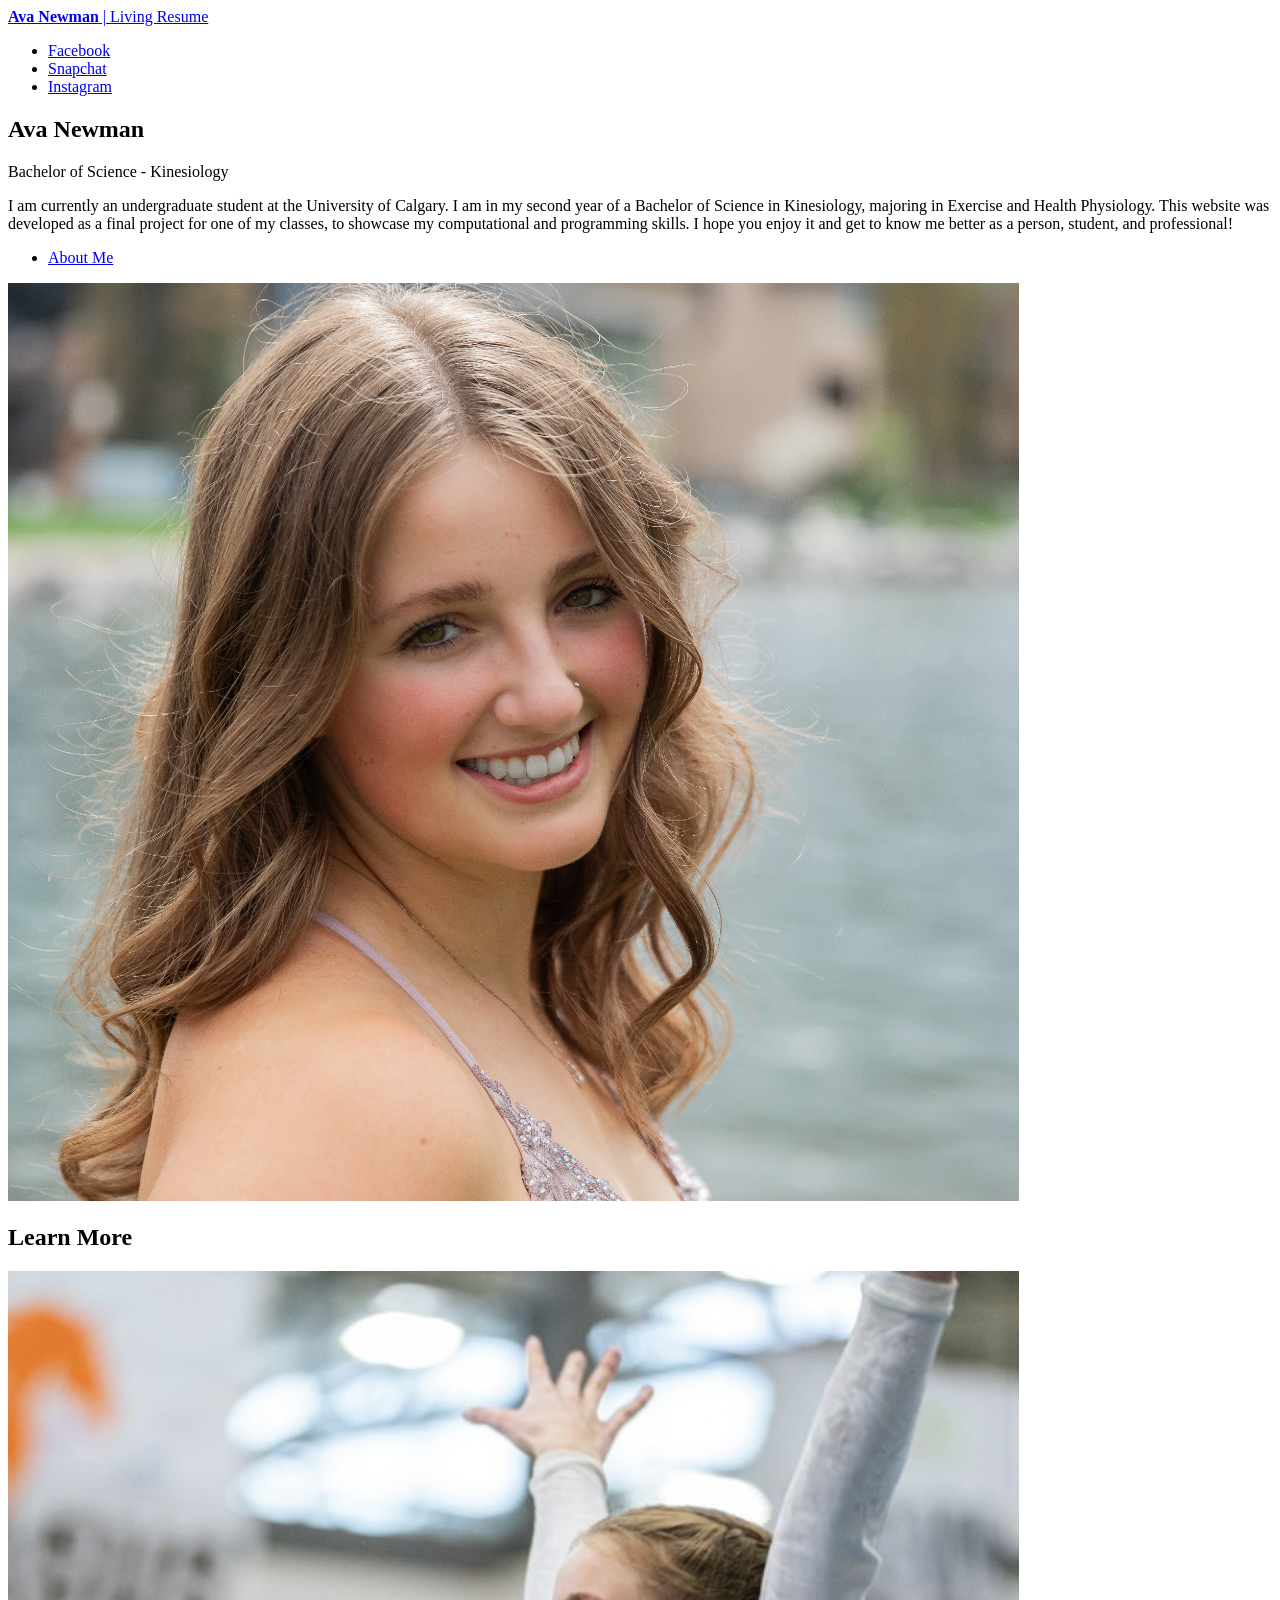
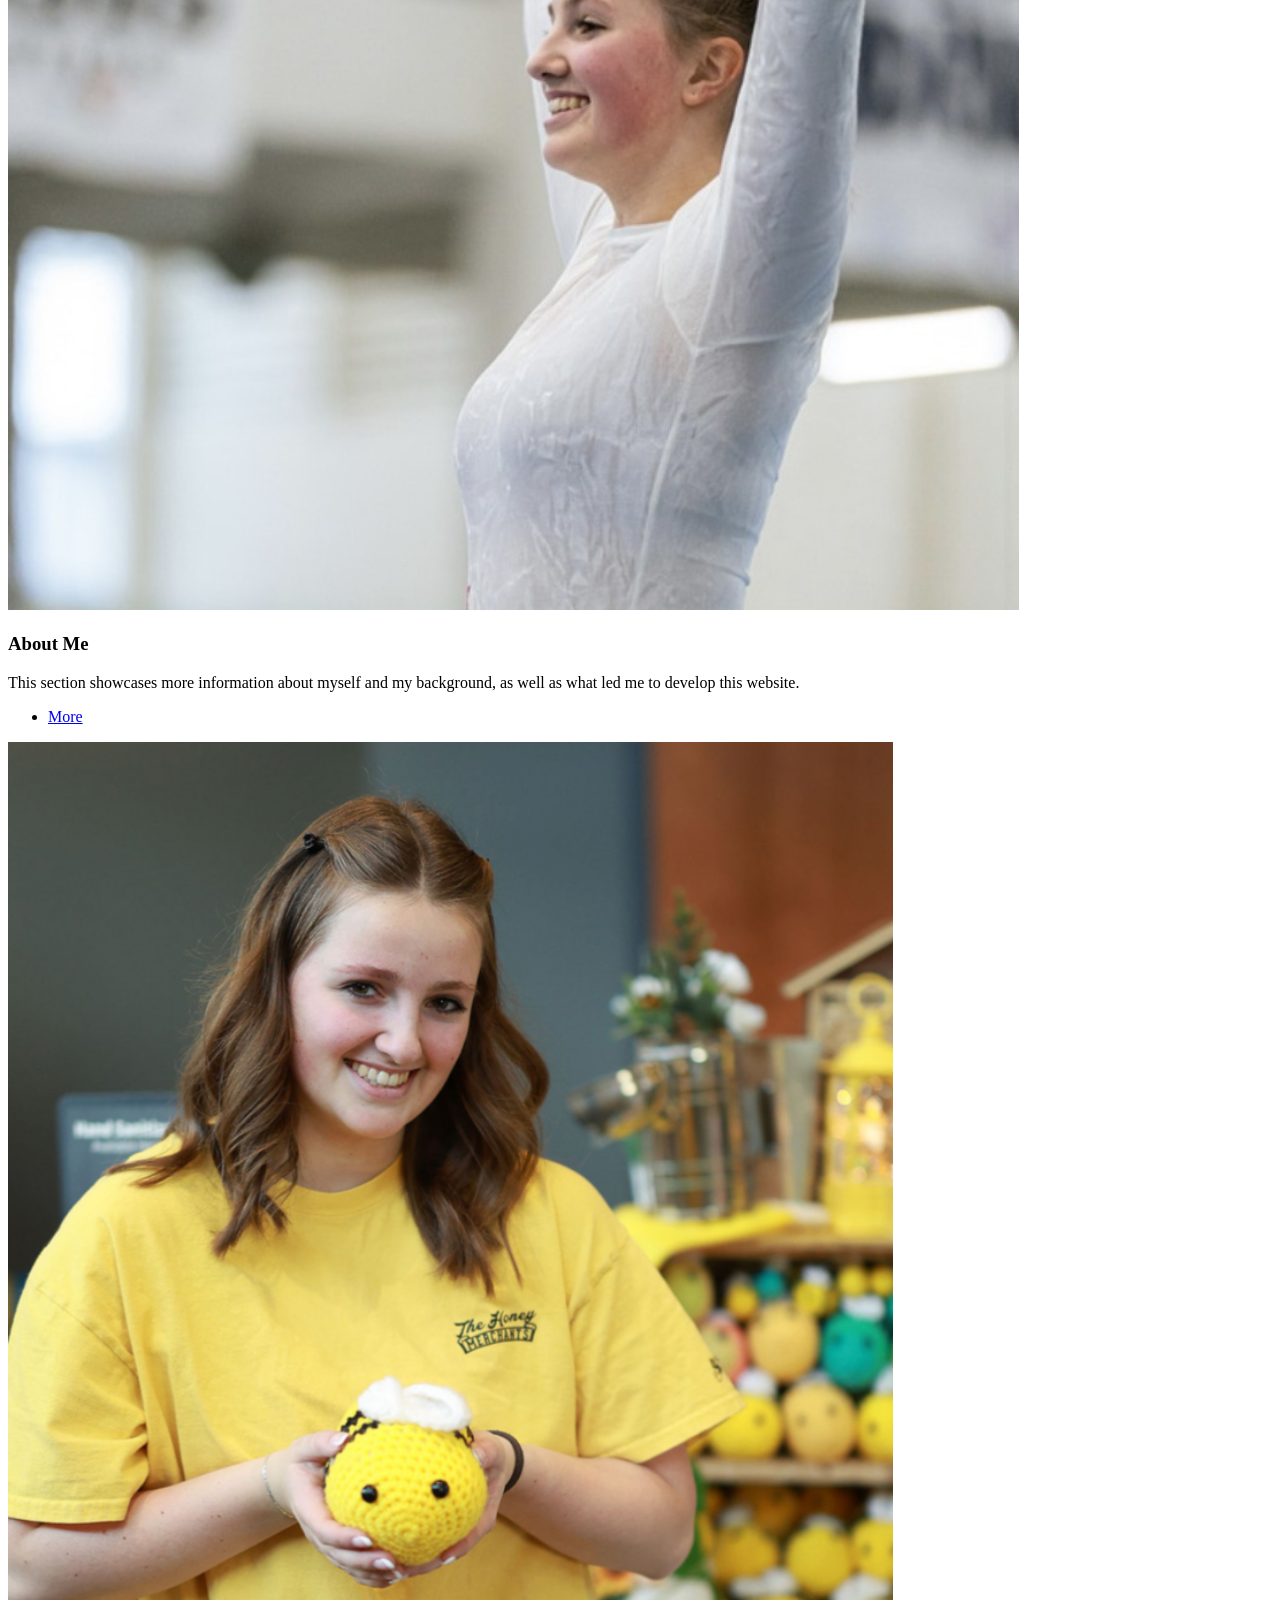
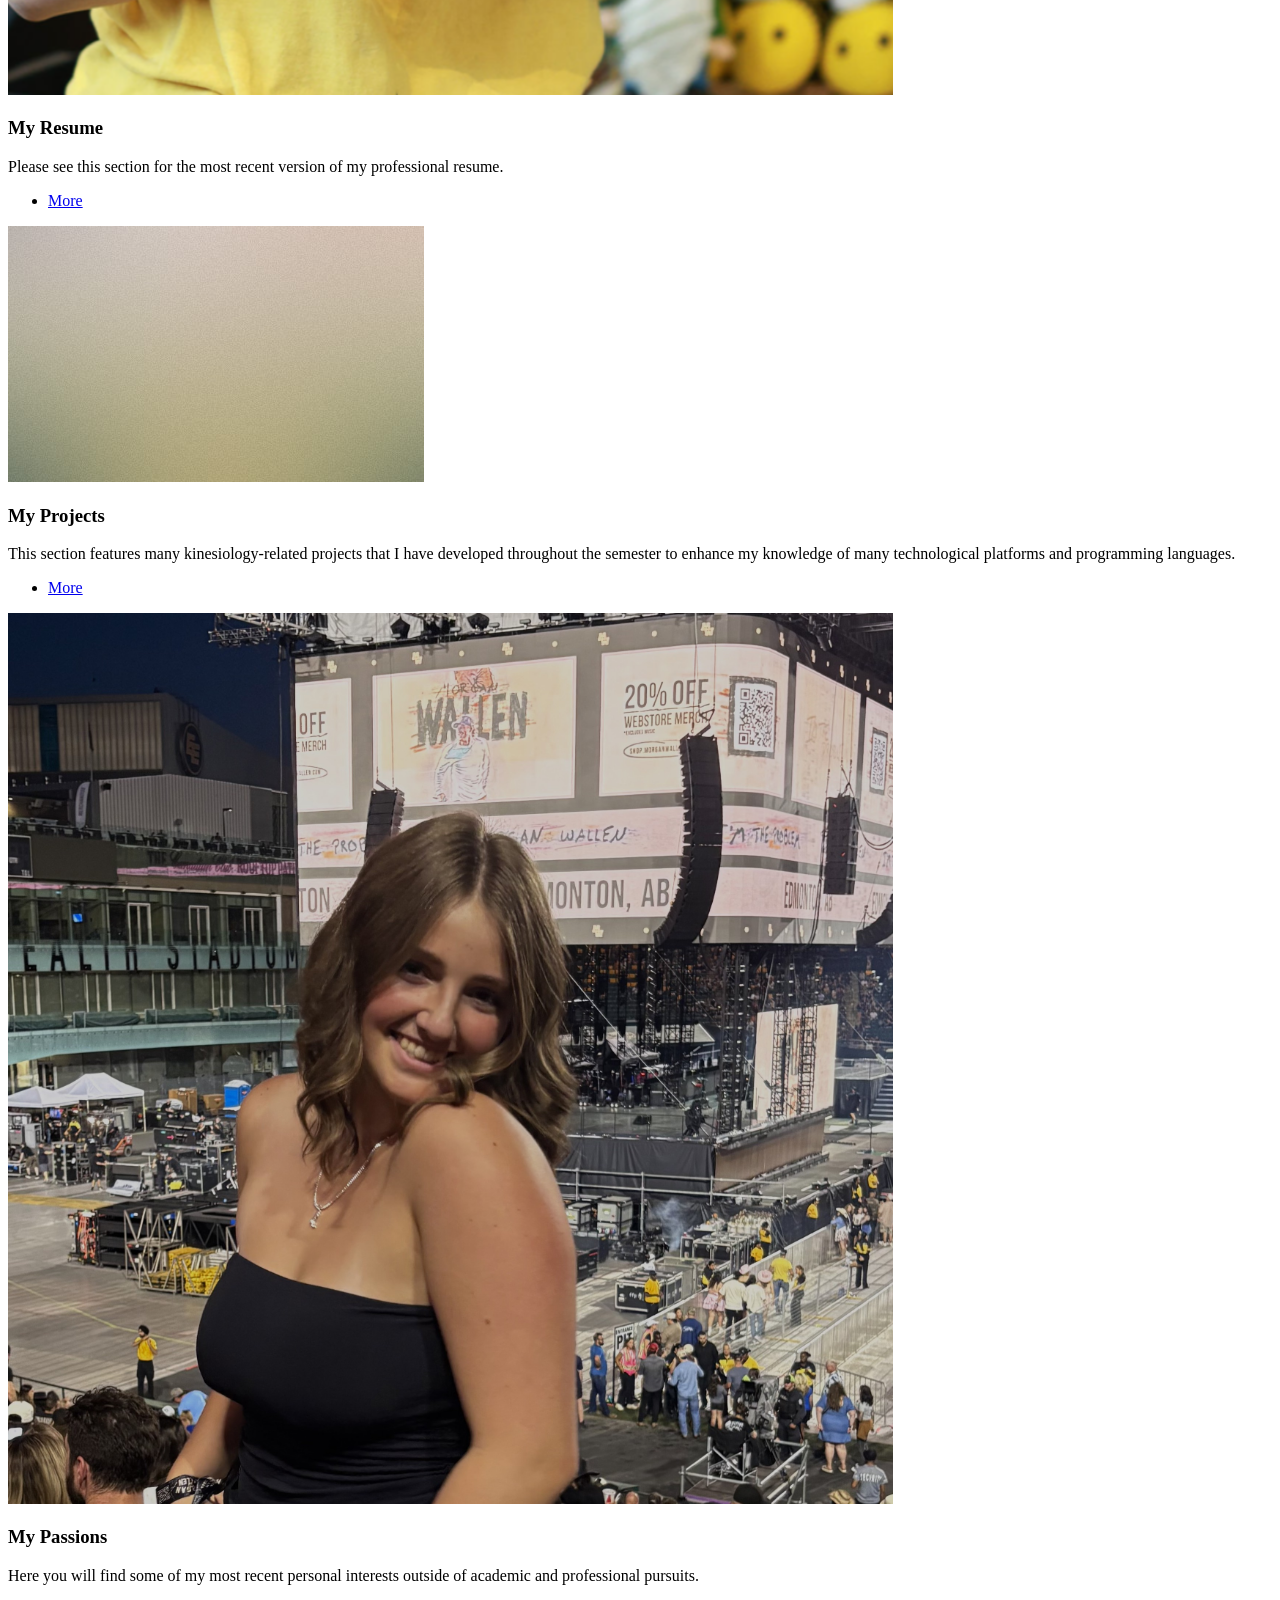
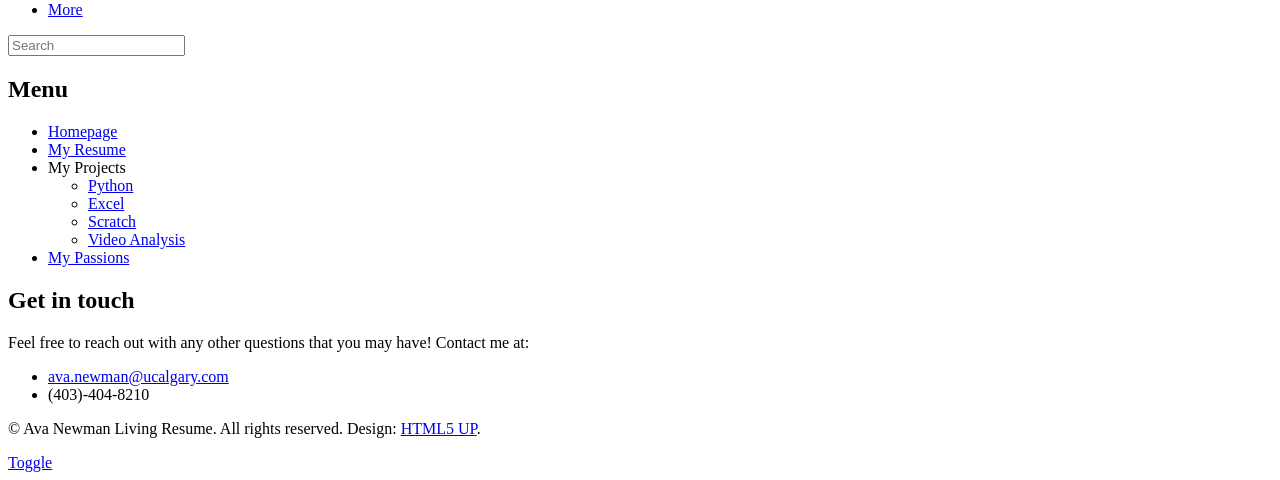
==== commit d27bbcc9: "I have updated my sidebar to reflect the different subsections/pages of my website. I have added an " ====
--- a/index.html
+++ b/index.html
@@ -109,75 +109,35 @@
 									</header>
 									<ul>
 										<li><a href="index.html">Homepage</a></li>
-										<li><a href="generic.html">Generic</a></li>
-										<li><a href="elements.html">Elements</a></li>
+										<li><a href="MyResume.html">My Resume</a></li>
 										<li>
-											<span class="opener">Submenu</span>
+											<span class="opener">My Projects</span>
 											<ul>
-												<li><a href="#">Lorem Dolor</a></li>
-												<li><a href="#">Ipsum Adipiscing</a></li>
-												<li><a href="#">Tempus Magna</a></li>
-												<li><a href="#">Feugiat Veroeros</a></li>
+												<li><a href="#">Python</a></li>
+												<li><a href="#">Excel</a></li>
+												<li><a href="#">Scratch</a></li>
+												<li><a href="#">Video Analysis</a></li>
 											</ul>
 										</li>
-										<li><a href="#">Etiam Dolore</a></li>
-										<li><a href="#">Adipiscing</a></li>
-										<li>
-											<span class="opener">Another Submenu</span>
-											<ul>
-												<li><a href="#">Lorem Dolor</a></li>
-												<li><a href="#">Ipsum Adipiscing</a></li>
-												<li><a href="#">Tempus Magna</a></li>
-												<li><a href="#">Feugiat Veroeros</a></li>
-											</ul>
-										</li>
-										<li><a href="#">Maximus Erat</a></li>
-										<li><a href="#">Sapien Mauris</a></li>
-										<li><a href="#">Amet Lacinia</a></li>
+										<li><a href="MyPassions.html">My Passions</a></li>
 									</ul>
 								</nav>
 
 							<!-- Section -->
 								<section>
 									<header class="major">
-										<h2>Ante interdum</h2>
-									</header>
-									<div class="mini-posts">
-										<article>
-											<a href="#" class="image"><img src="images/pic07.jpg" alt="" /></a>
-											<p>Aenean ornare velit lacus, ac varius enim lorem ullamcorper dolore aliquam.</p>
-										</article>
-										<article>
-											<a href="#" class="image"><img src="images/pic08.jpg" alt="" /></a>
-											<p>Aenean ornare velit lacus, ac varius enim lorem ullamcorper dolore aliquam.</p>
-										</article>
-										<article>
-											<a href="#" class="image"><img src="images/pic09.jpg" alt="" /></a>
-											<p>Aenean ornare velit lacus, ac varius enim lorem ullamcorper dolore aliquam.</p>
-										</article>
-									</div>
-									<ul class="actions">
-										<li><a href="#" class="button">More</a></li>
-									</ul>
-								</section>
-
-							<!-- Section -->
-								<section>
-									<header class="major">
 										<h2>Get in touch</h2>
 									</header>
-									<p>Sed varius enim lorem ullamcorper dolore aliquam aenean ornare velit lacus, ac varius enim lorem ullamcorper dolore. Proin sed aliquam facilisis ante interdum. Sed nulla amet lorem feugiat tempus aliquam.</p>
+									<p>Feel free to reach out with any other questions that you may have! Contact me at:</p>
 									<ul class="contact">
-										<li class="icon solid fa-envelope"><a href="#">information@untitled.tld</a></li>
-										<li class="icon solid fa-phone">(000) 000-0000</li>
-										<li class="icon solid fa-home">1234 Somewhere Road #8254<br />
-										Nashville, TN 00000-0000</li>
+										<li class="icon solid fa-envelope"><a href="#">ava.newman@ucalgary.com</a></li>
+										<li class="icon solid fa-phone">(403)-404-8210</li>
 									</ul>
 								</section>
 
 							<!-- Footer -->
 								<footer id="footer">
-									<p class="copyright">&copy; Untitled. All rights reserved. Demo Images: <a href="https://unsplash.com">Unsplash</a>. Design: <a href="https://html5up.net">HTML5 UP</a>.</p>
+									<p class="copyright">&copy; Ava Newman Living Resume. All rights reserved. Design: <a href="https://html5up.net">HTML5 UP</a>.</p>
 								</footer>
 
 						</div>
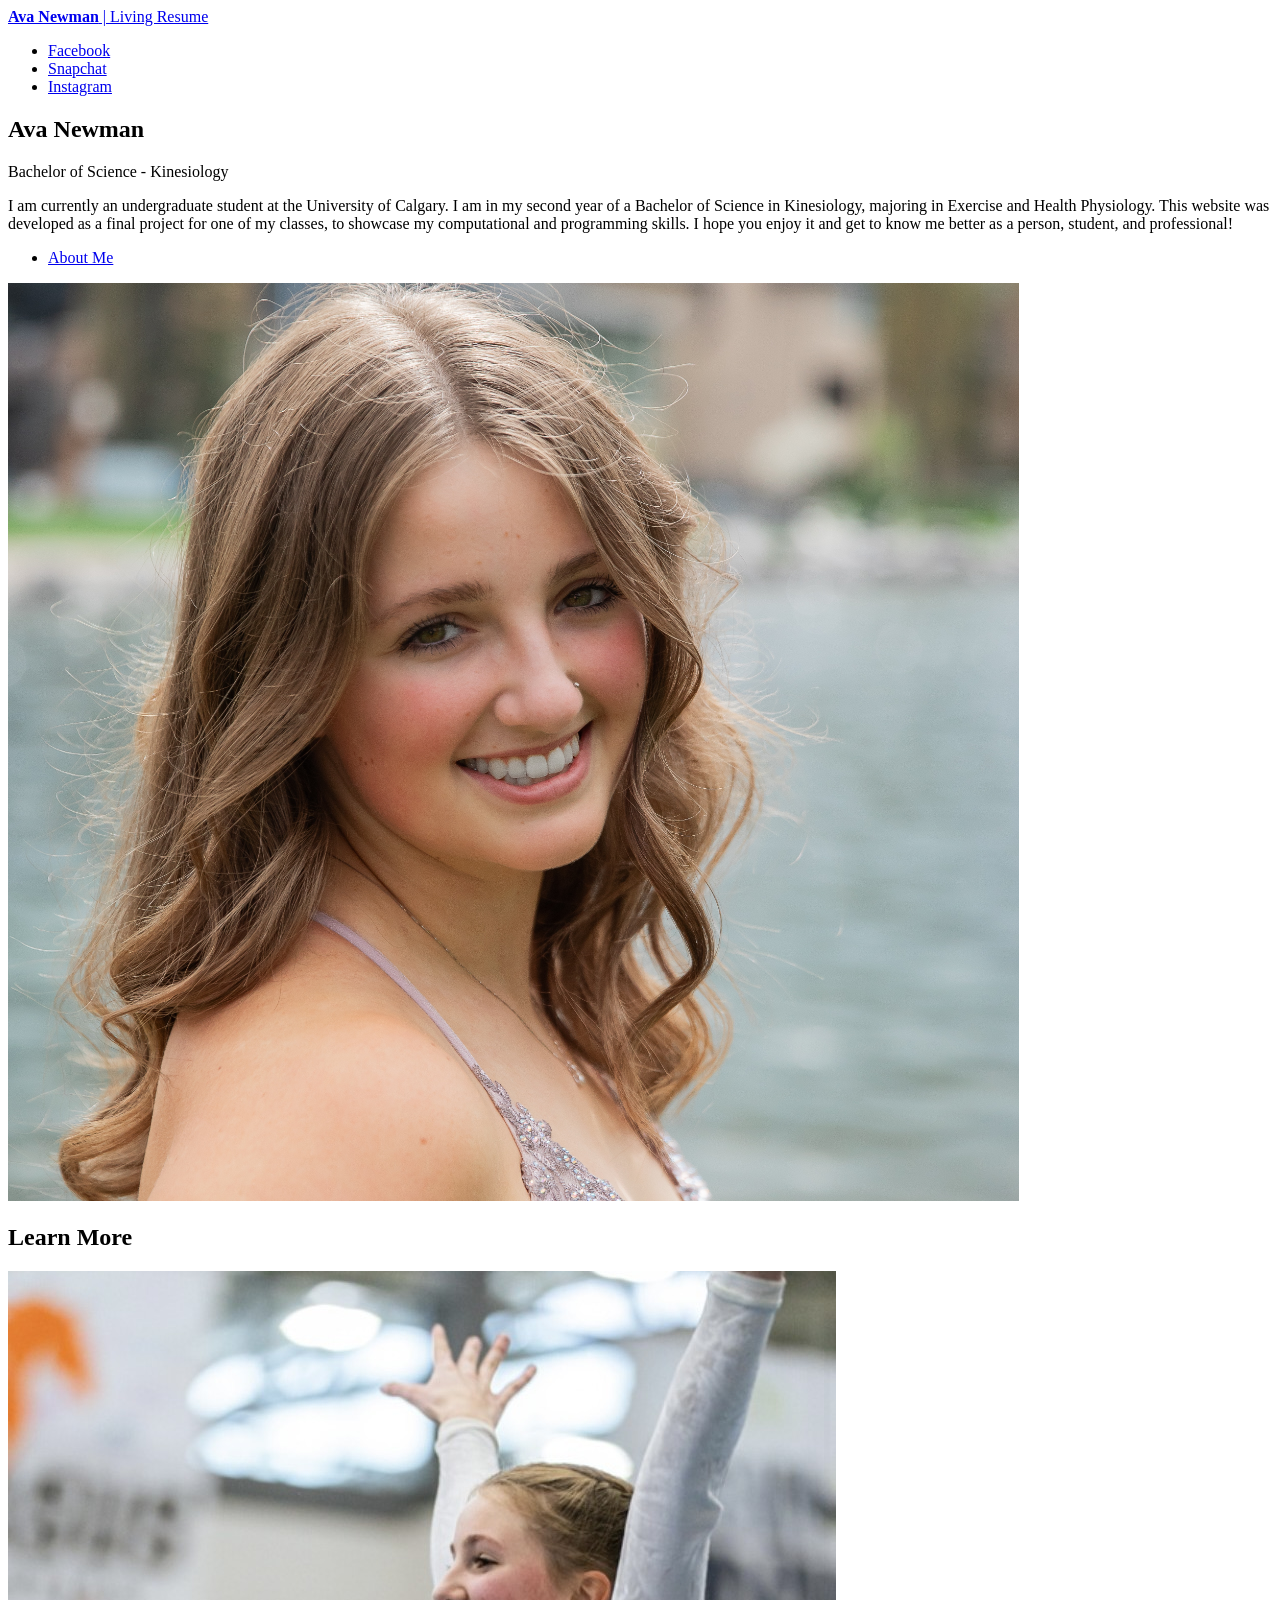
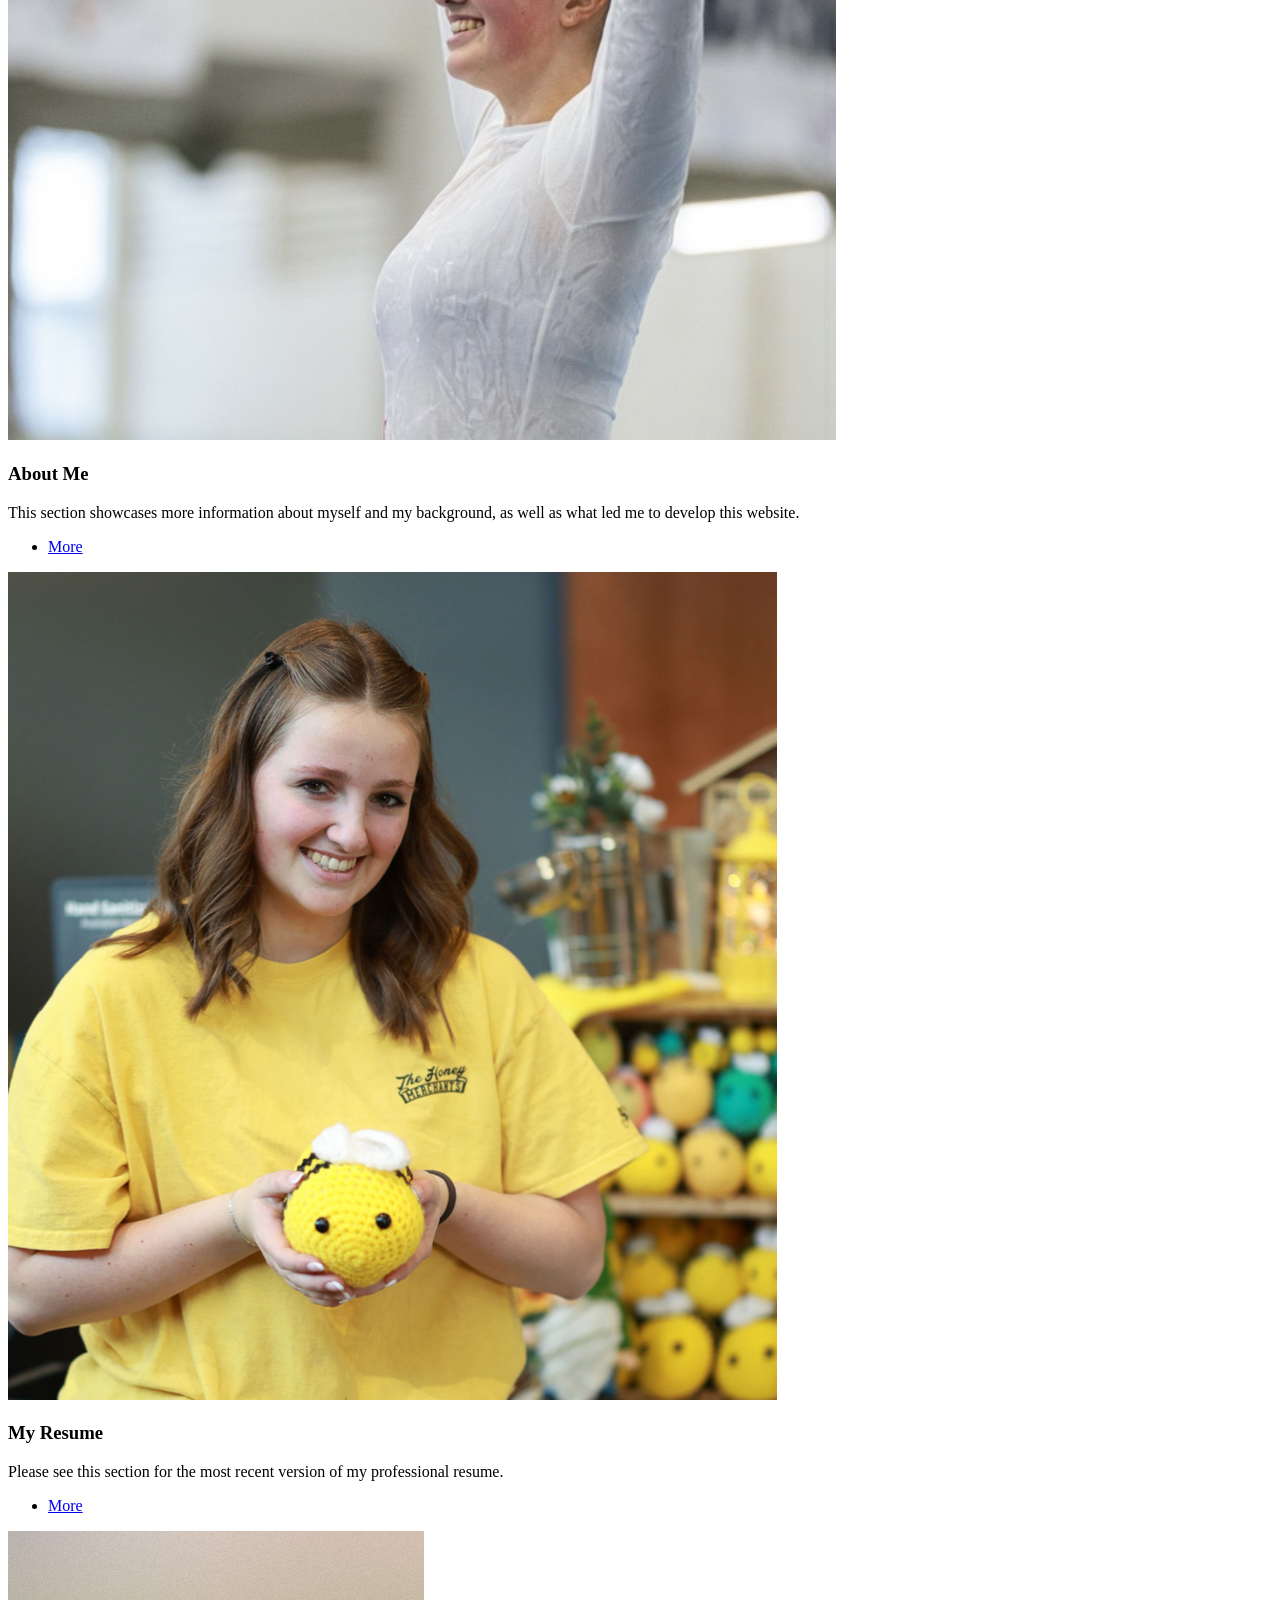
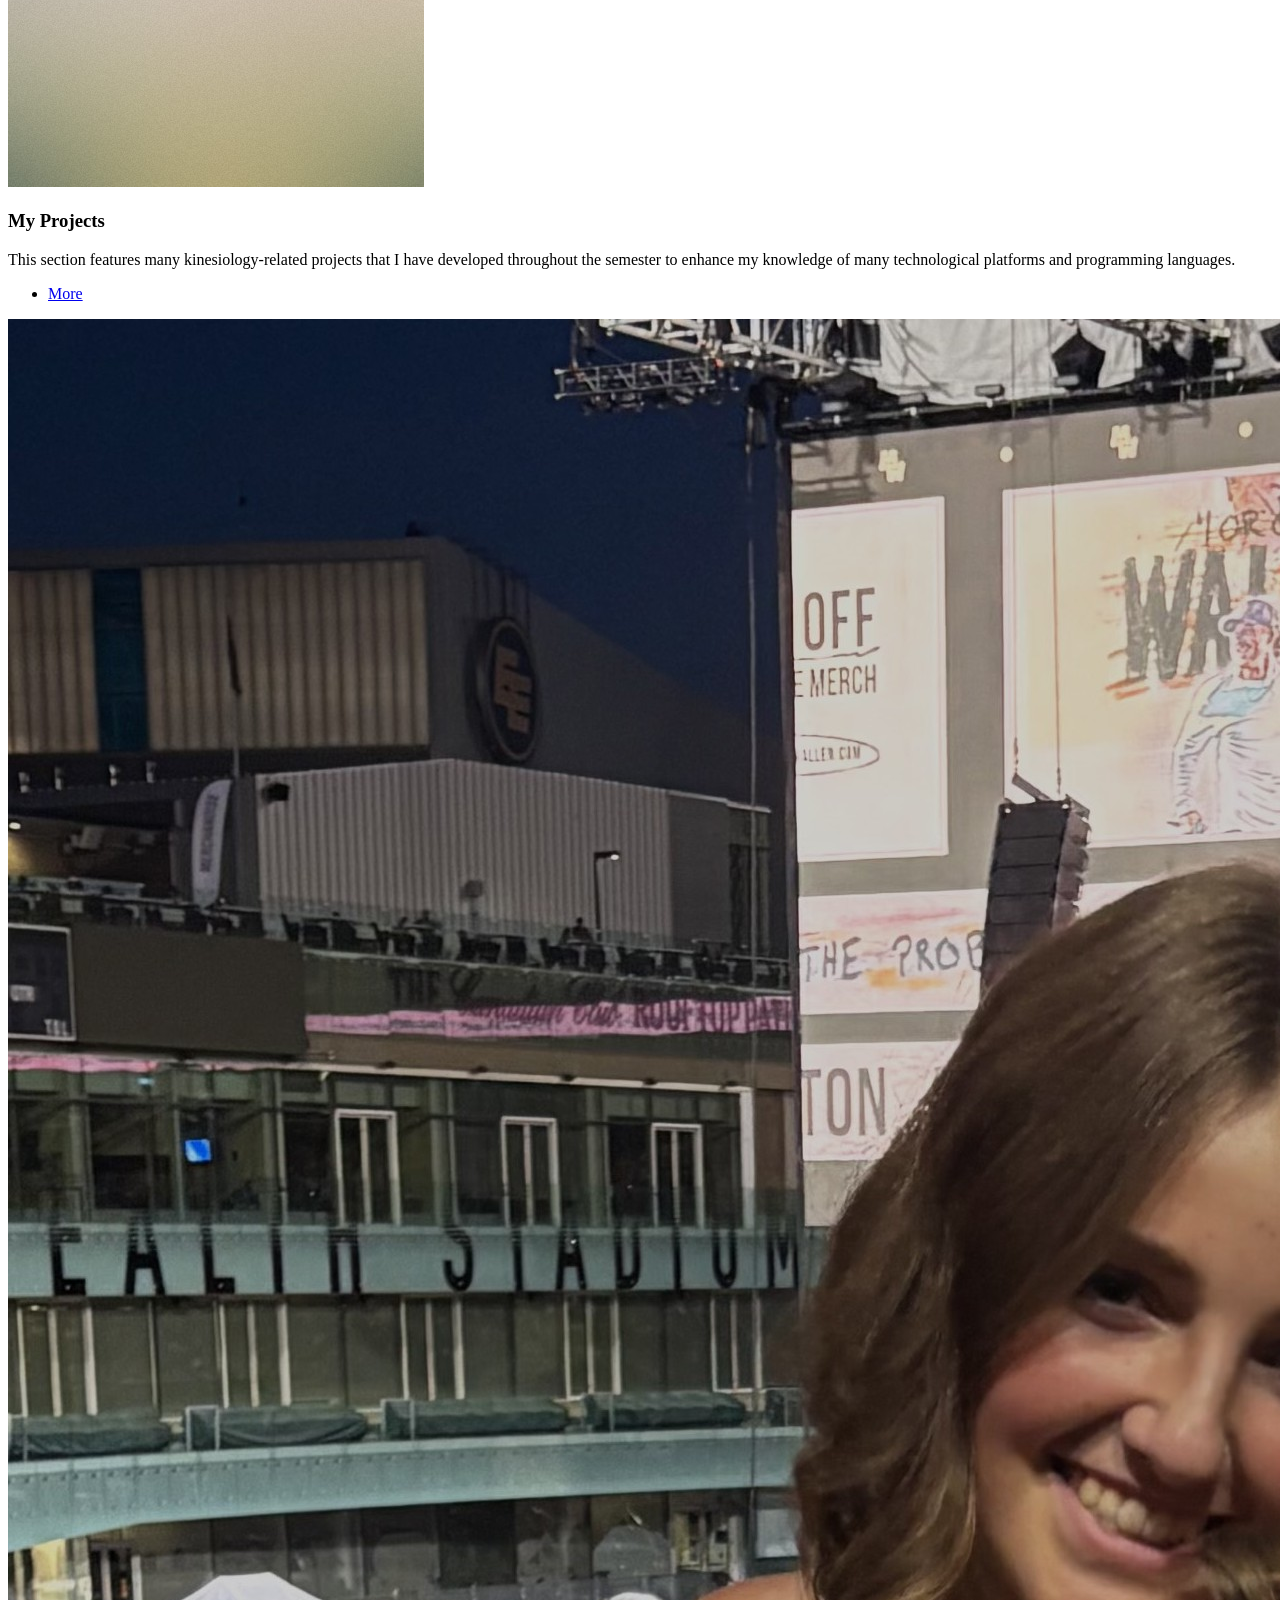
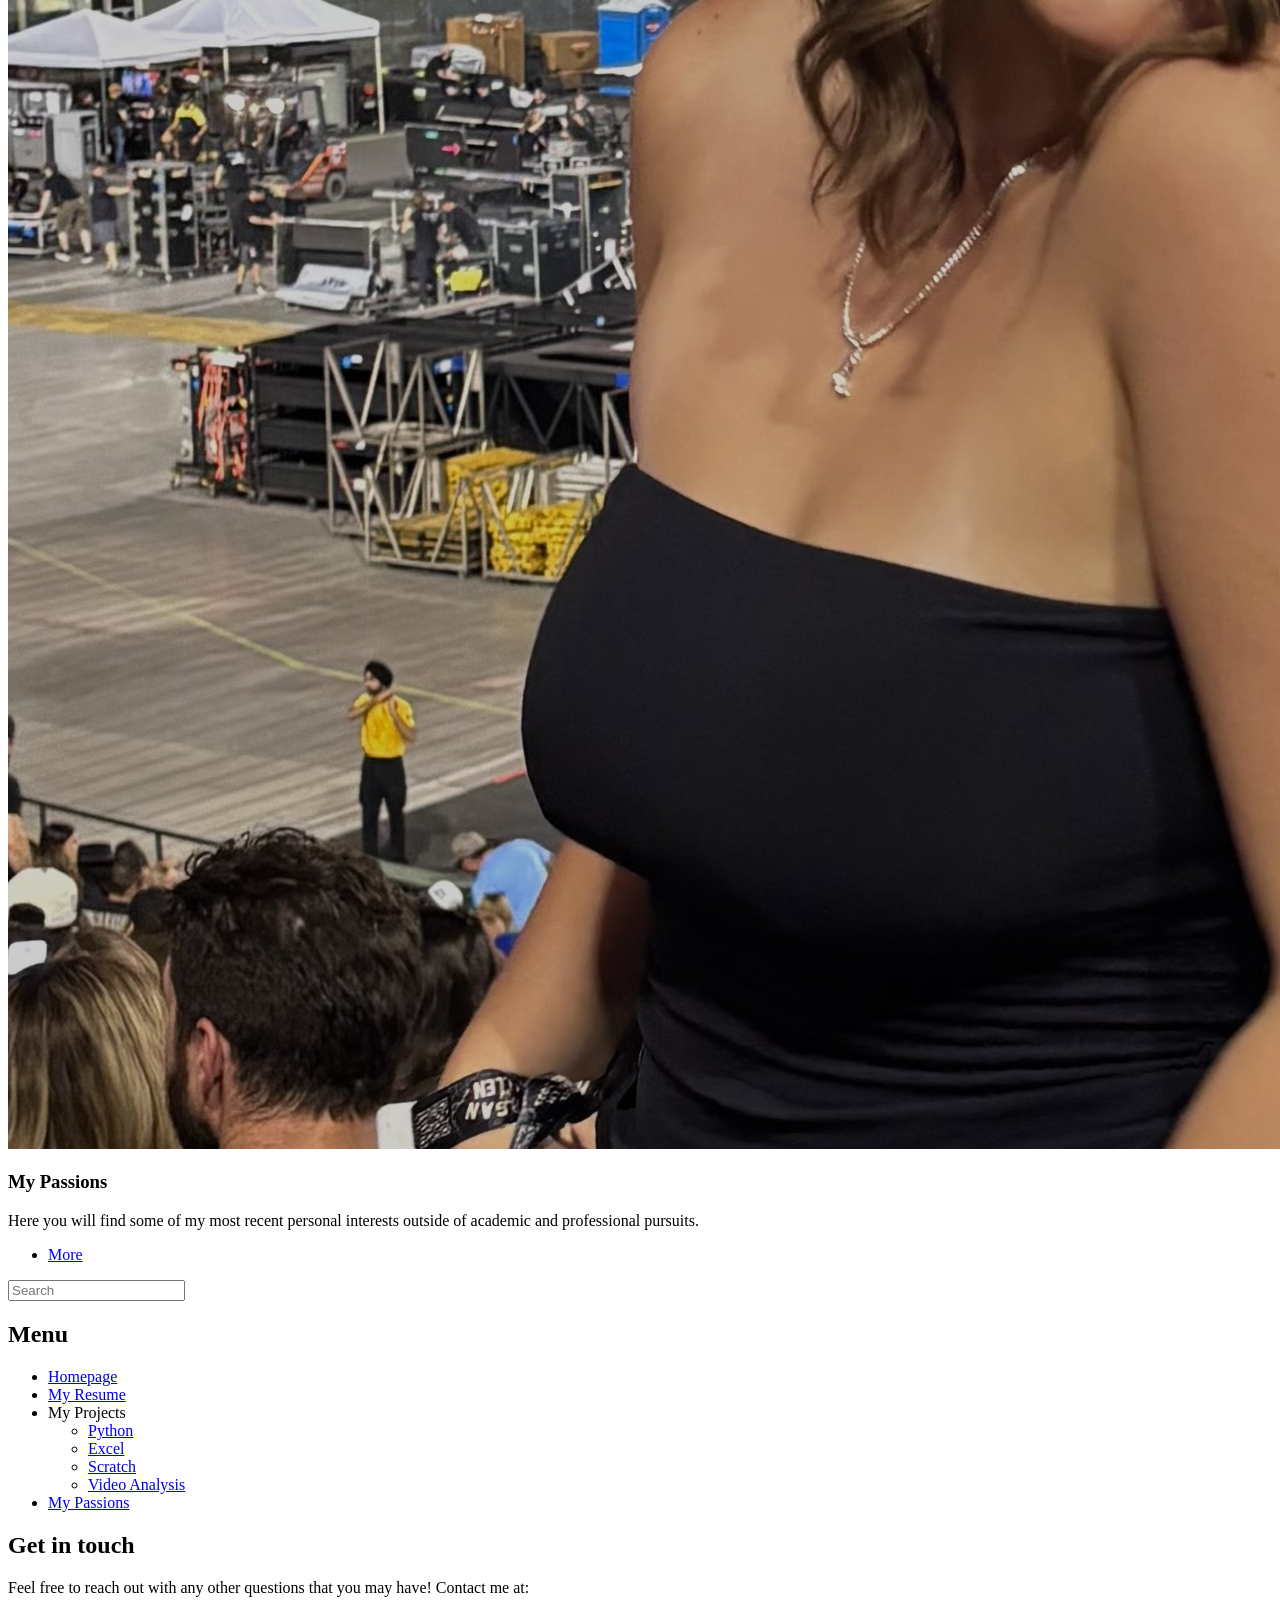
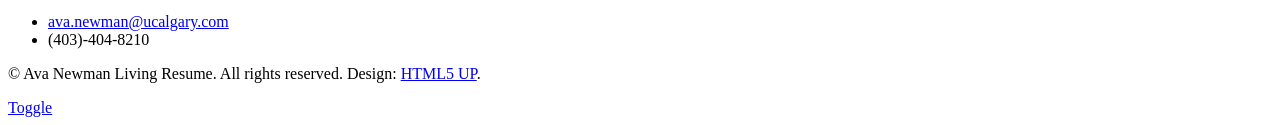
==== commit 3b0bd073: "I did not like the changes that I made to the image sizing, so I changed them back to the original s" ====
--- a/index.html
+++ b/index.html
@@ -54,7 +54,7 @@
 									</header>
 									<div class="posts">
 										<article>
-											<a href="AboutMe.html" class="image"><img src="images/gymnastics.jpg" alt="A photo of Ava Newman doing gymnastics" style="width: 80%; height: auto;" /></a>
+											<a href="AboutMe.html" class="image"><img src="images/gymnastics.jpg" alt="A photo of Ava Newman doing gymnastics" /></a>
 											<h3>About Me</h3>
 											<p>This section showcases more information about myself and my background, as well as what led me to develop this website. </p>
 											<ul class="actions">
@@ -62,7 +62,7 @@
 											</ul>
 										</article>
 										<article>
-											<a href="MyResume.html" class="image"><img src="images/working1.PNG" alt="Ava Newman working" style="width: 70%; height: auto;" /></a>
+											<a href="MyResume.html" class="image"><img src="images/working1.PNG" alt="Ava Newman working"/></a>
 											<h3>My Resume</h3>
 											<p>Please see this section for the most recent version of my professional resume. </p>
 											<ul class="actions">
@@ -78,7 +78,7 @@
 											</ul>
 										</article>
 										<article>
-											<a href="MyPassions.html" class="image"><img src="images/concert.jpeg" alt="Ava Newman at a concert" style="width: 70%; height: auto;"/></a>
+											<a href="MyPassions.html" class="image"><img src="images/concert.jpeg" alt="Ava Newman at a concert"/></a>
 											<h3>My Passions</h3>
 											<p>Here you will find some of my most recent personal interests outside of academic and professional pursuits. </p>
 											<ul class="actions">
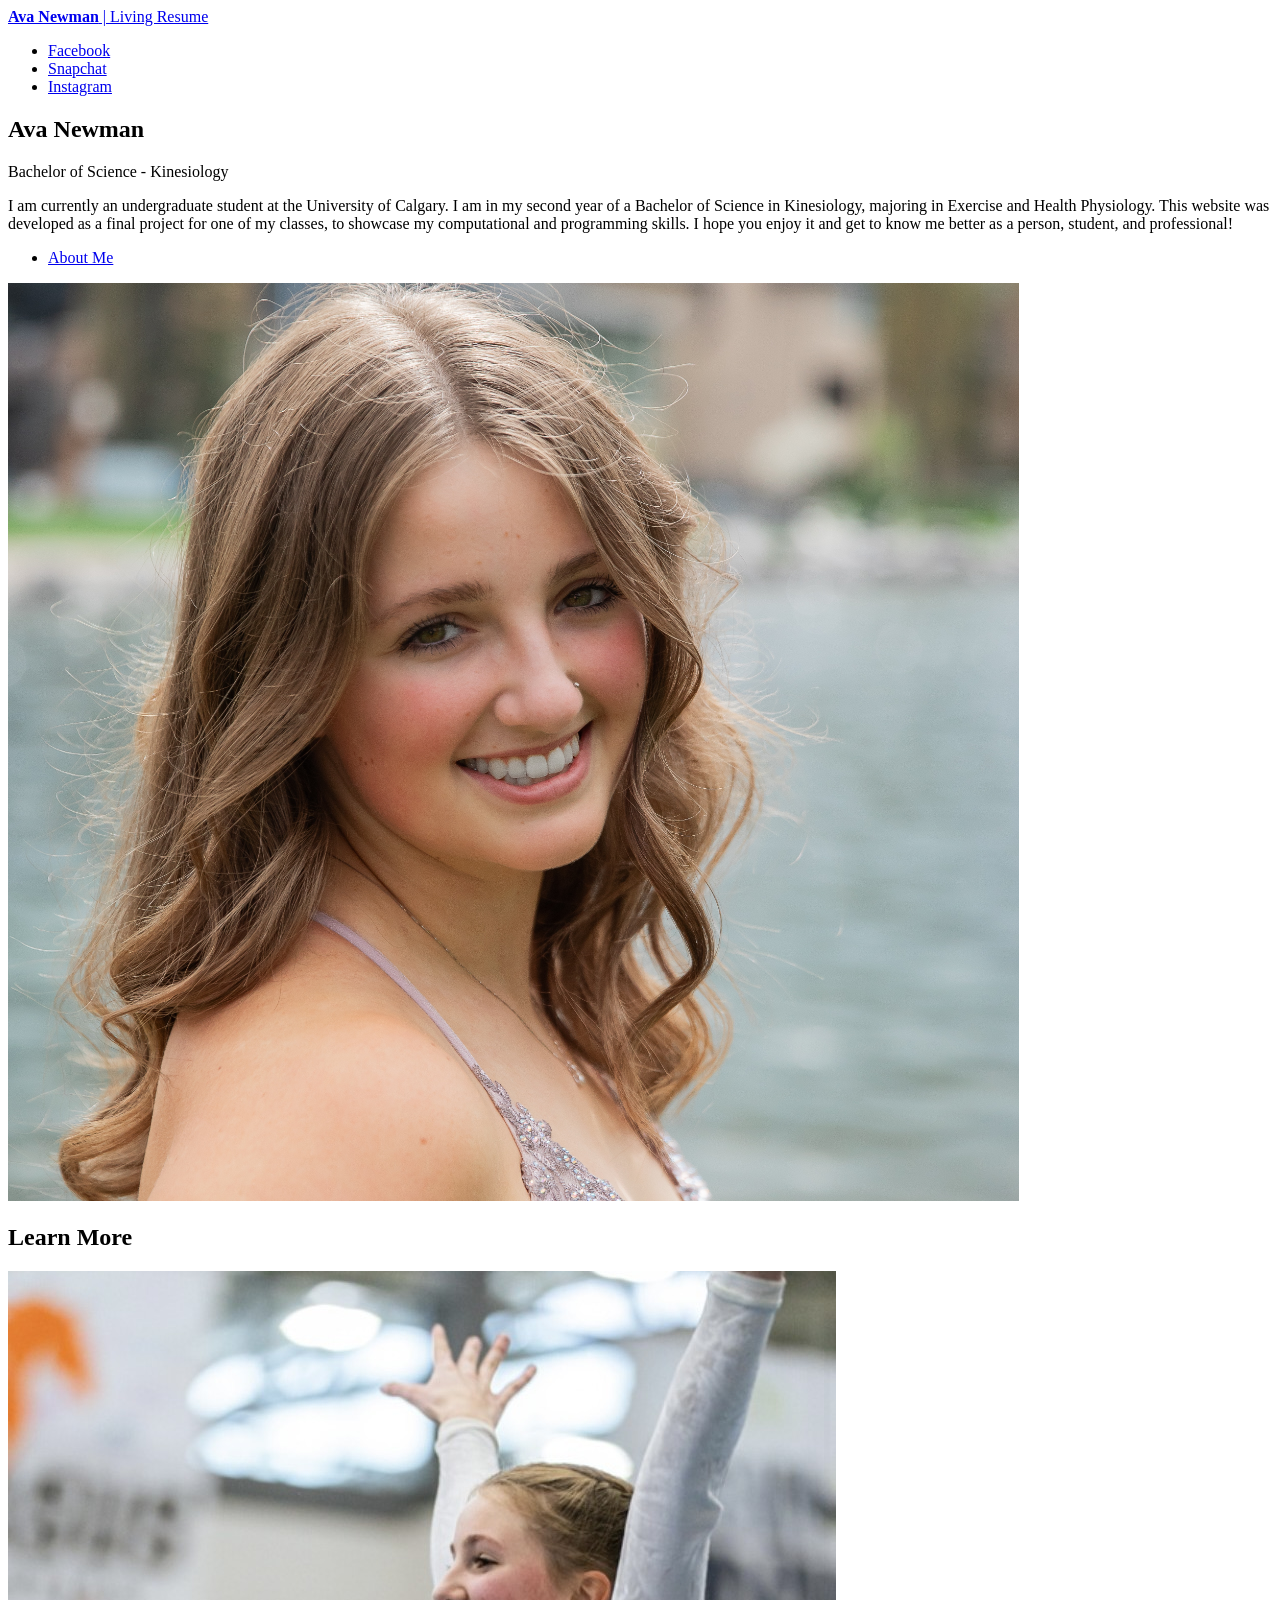
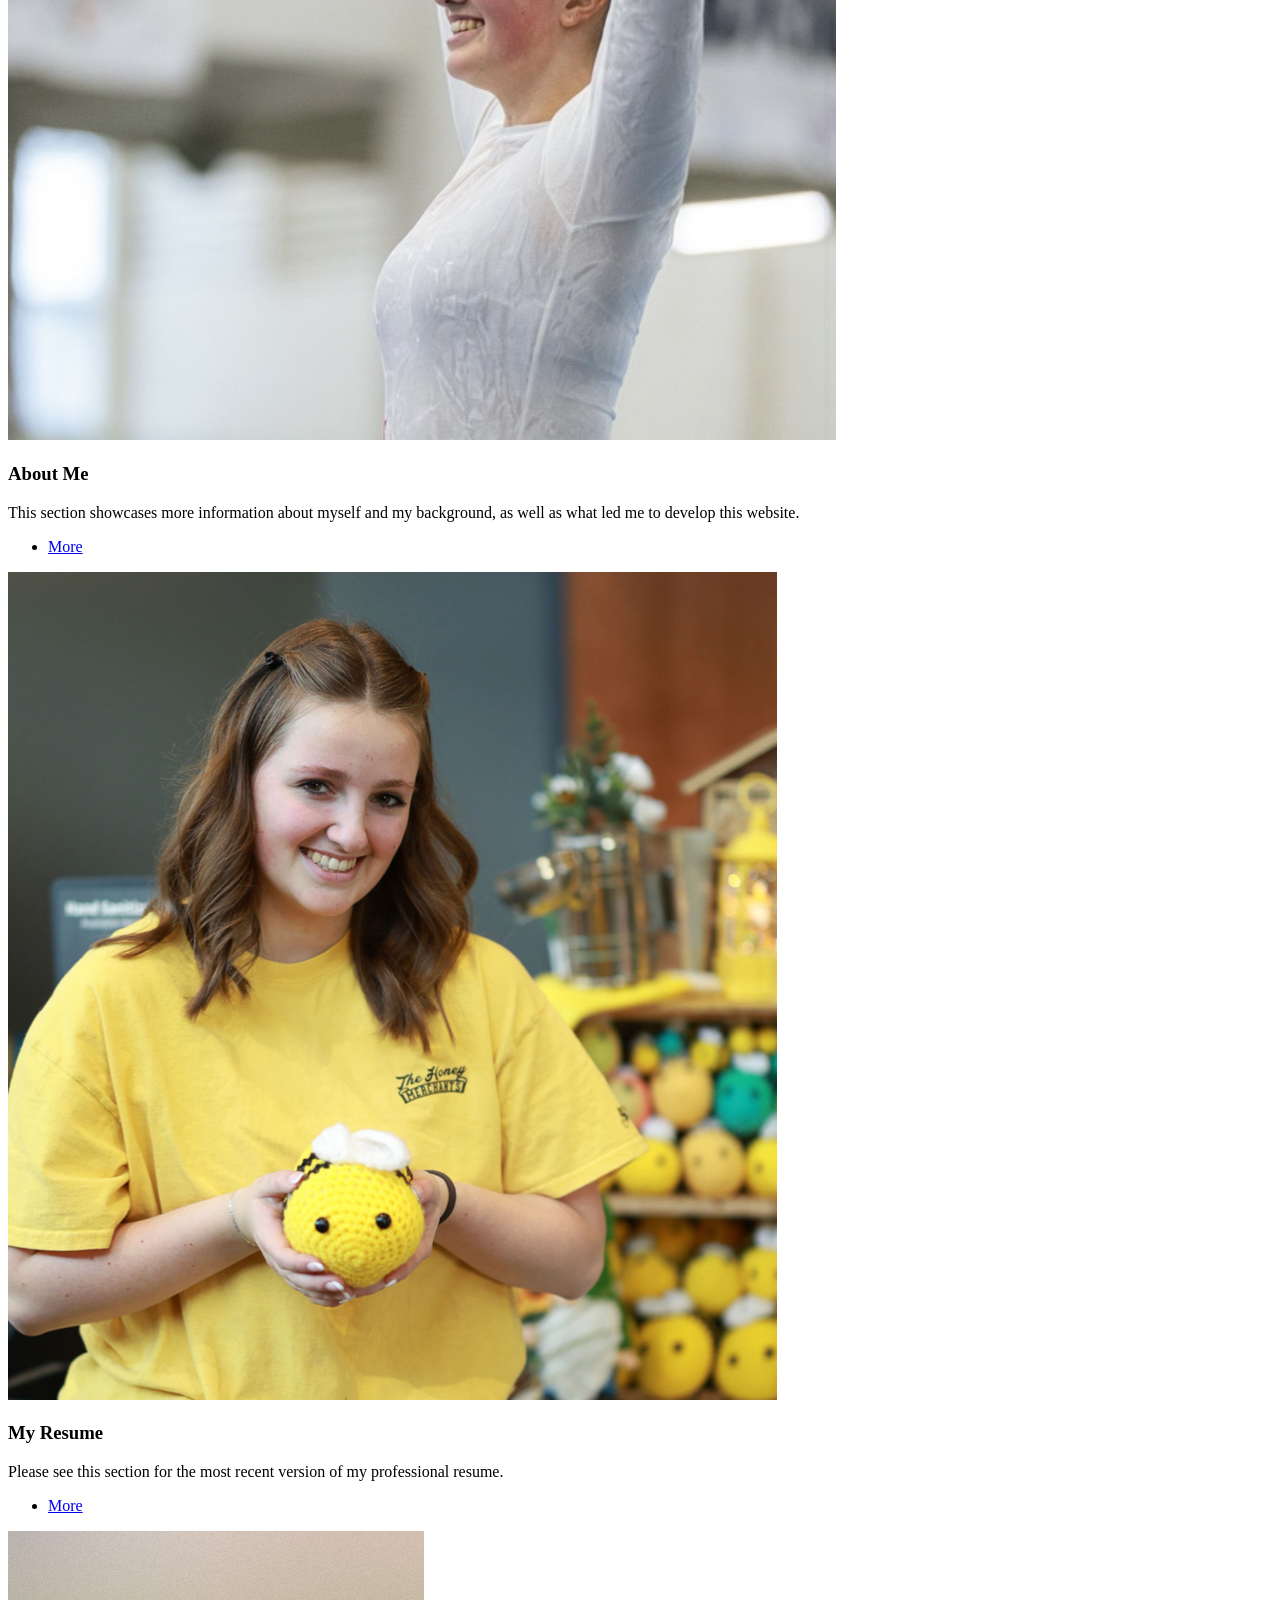
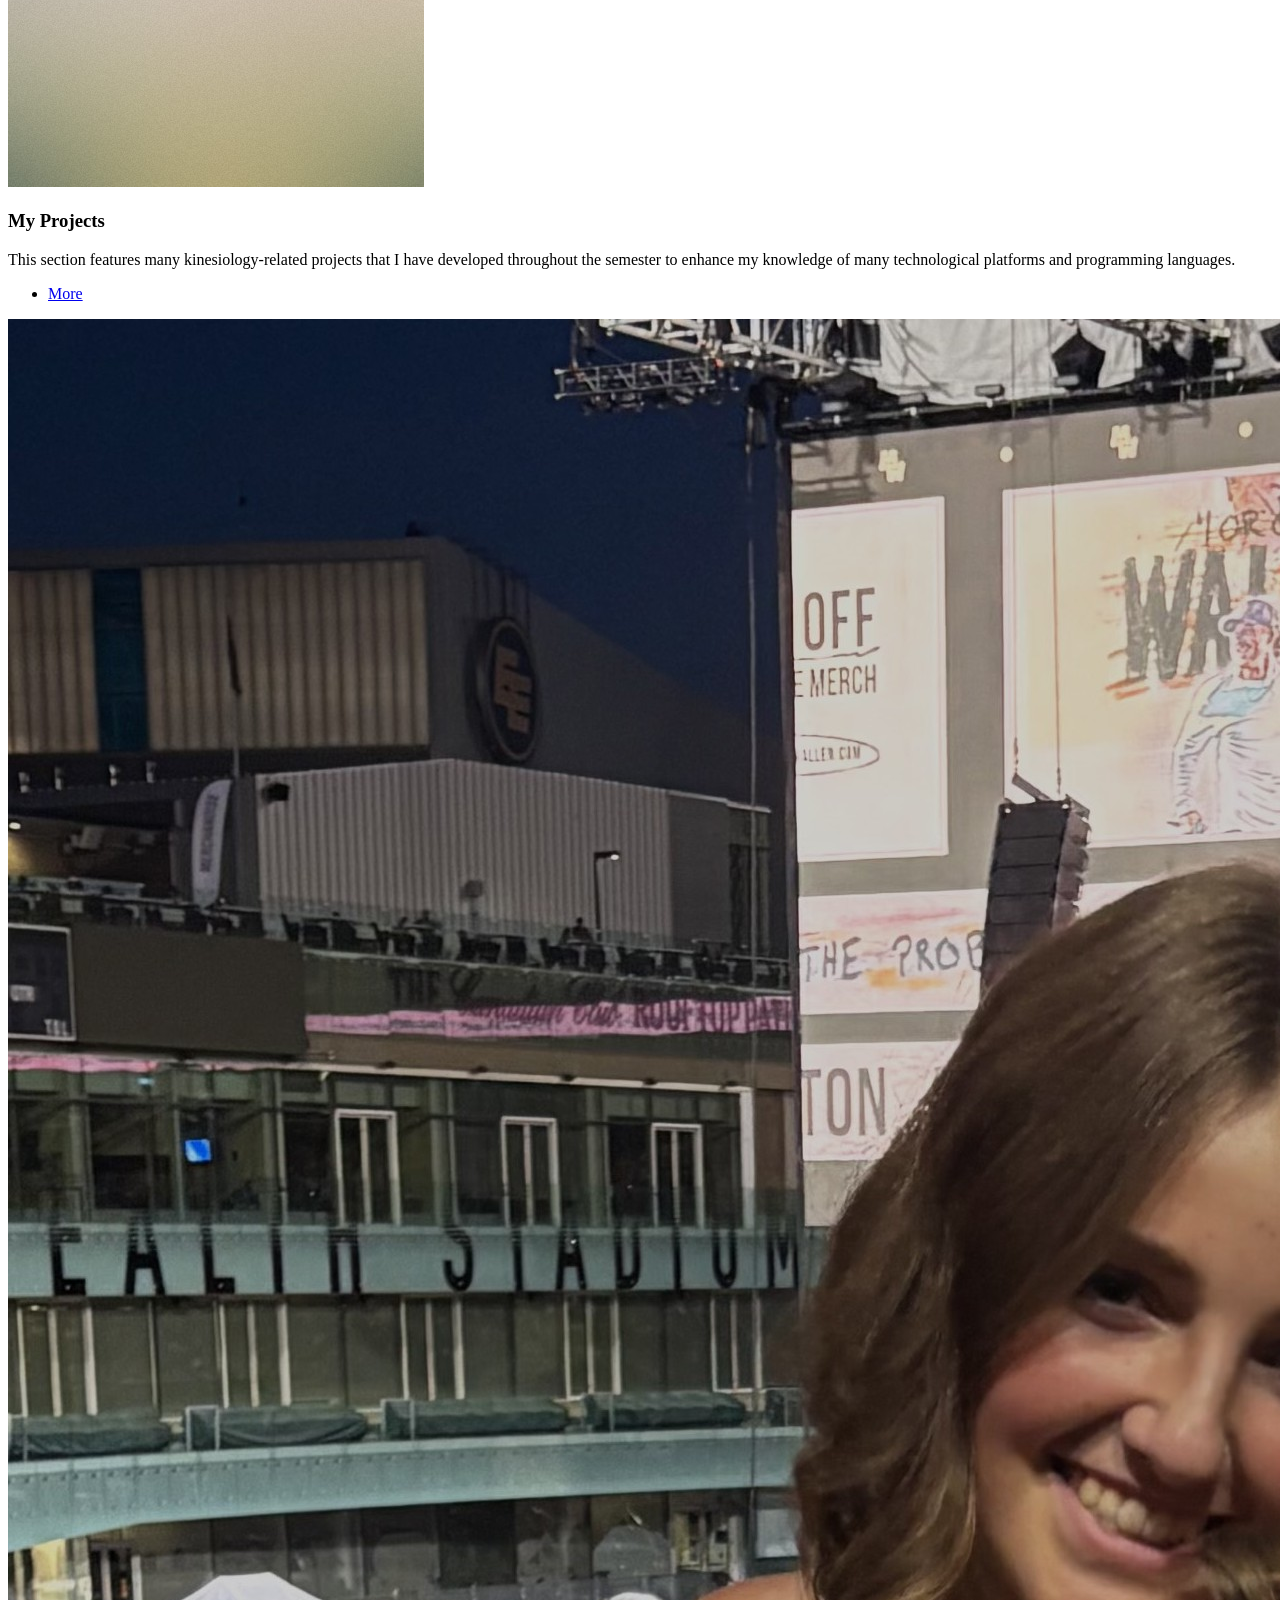
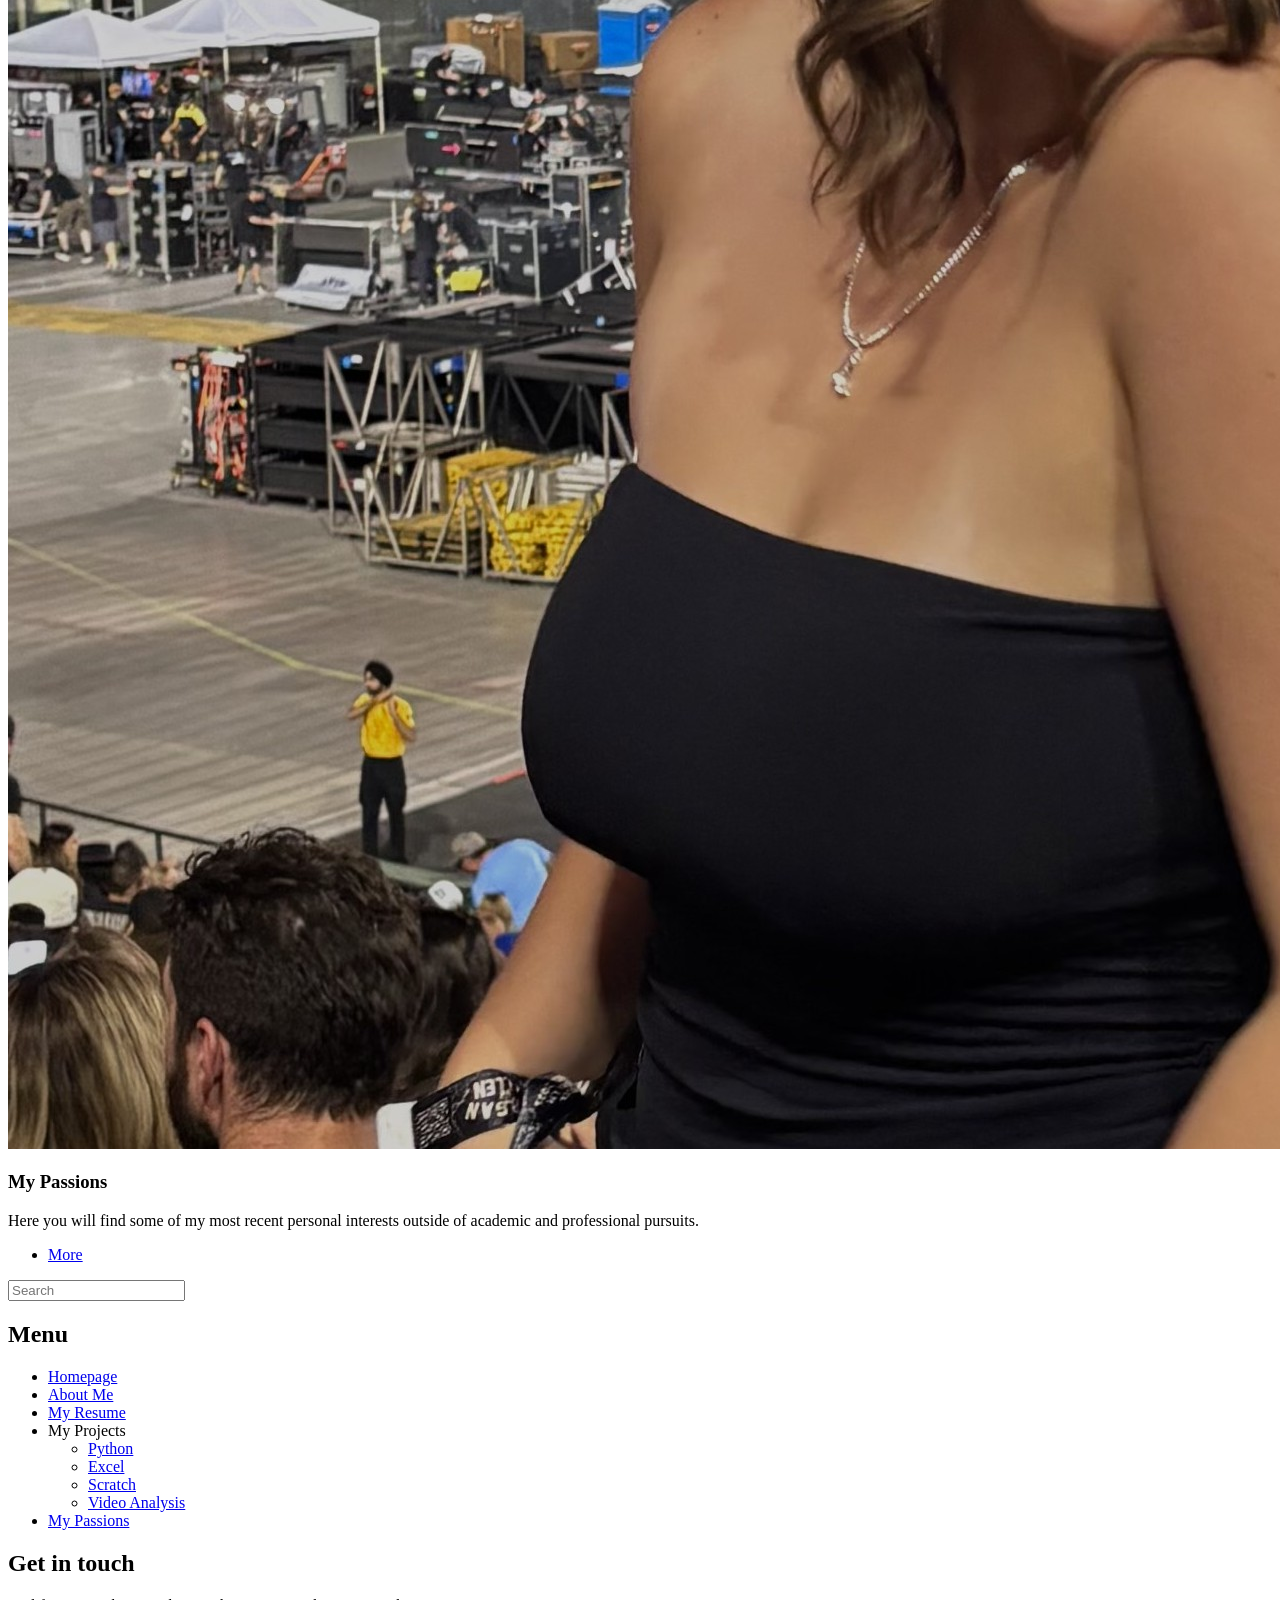
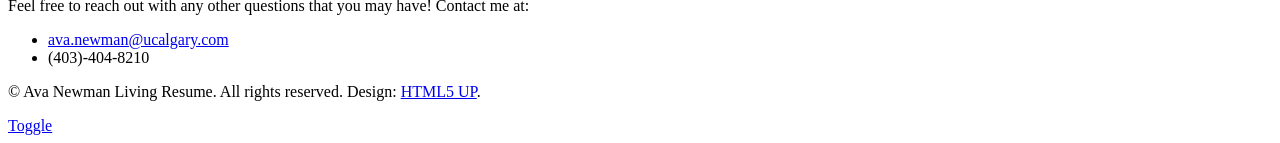
==== commit 056f7fa8: "I added an "About Me" section to the sidebar that I had forgotten to add in earlier edits." ====
--- a/index.html
+++ b/index.html
@@ -109,6 +109,7 @@
 									</header>
 									<ul>
 										<li><a href="index.html">Homepage</a></li>
+										<li><a href="AboutMe.html">About Me</a></li>
 										<li><a href="MyResume.html">My Resume</a></li>
 										<li>
 											<span class="opener">My Projects</span>
@@ -130,7 +131,7 @@
 									</header>
 									<p>Feel free to reach out with any other questions that you may have! Contact me at:</p>
 									<ul class="contact">
-										<li class="icon solid fa-envelope"><a href="#">ava.newman@ucalgary.com</a></li>
+										<li class="icon solid fa-envelope"><a href="mailto:ava.newman@ucalgary.ca?subject=Website%20Inquiry">ava.newman@ucalgary.com</a></li>
 										<li class="icon solid fa-phone">(403)-404-8210</li>
 									</ul>
 								</section>
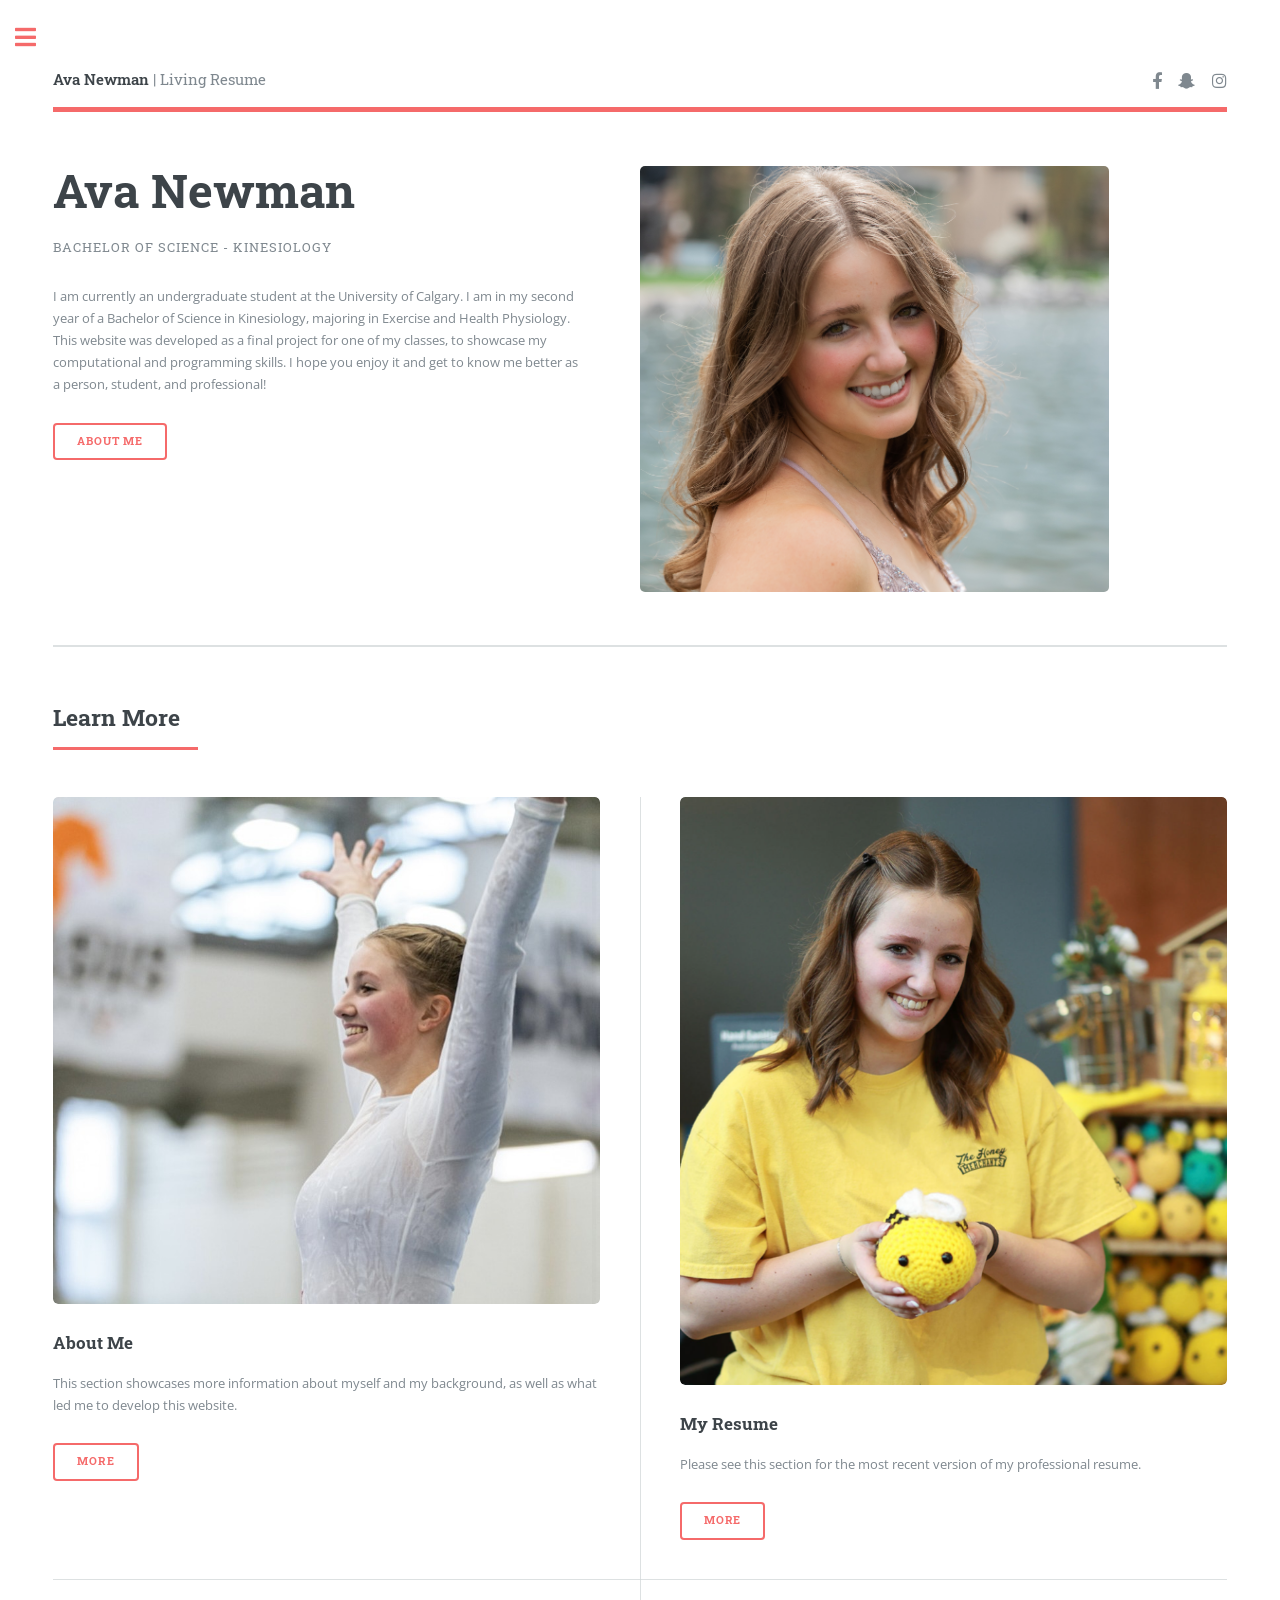
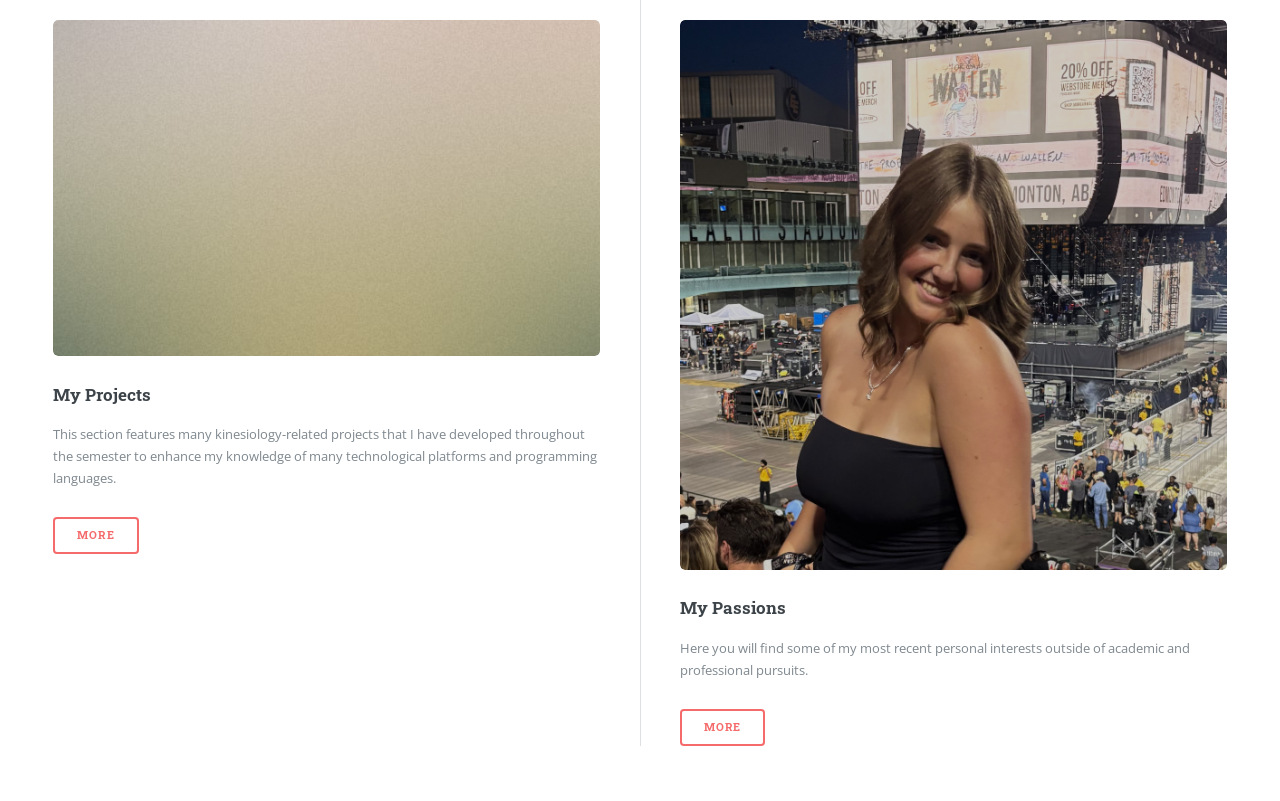
==== commit 3503f7dc: "I have updated the embedded links on the sidebar for the "My Projects" tab." ====
--- a/index.html
+++ b/index.html
@@ -114,9 +114,9 @@
 										<li>
 											<span class="opener">My Projects</span>
 											<ul>
-												<li><a href="#">Python</a></li>
-												<li><a href="#">Excel</a></li>
-												<li><a href="#">Scratch</a></li>
+												<li><a href="Python.html">Python</a></li>
+												<li><a href="Excel.html">Excel</a></li>
+												<li><a href="Games.html">Scratch</a></li>
 												<li><a href="#">Video Analysis</a></li>
 											</ul>
 										</li>
--- a/assets/css/main.css
+++ b/assets/css/main.css
@@ -2271,3 +2271,21 @@
     border-top: 0;
     margin-top: 0;
     padding-top: 0; }
+
+.scratch-container { 
+	display: flex; 
+	gap: 2rem;
+	justify-content: center;
+	align-items: flex-start;
+	flex-wrap: wrap;
+}
+
+.game {
+	text-align: center;
+}
+
+.embed-container {
+	display: block;
+	width: 100%;
+	border: 0;
+}
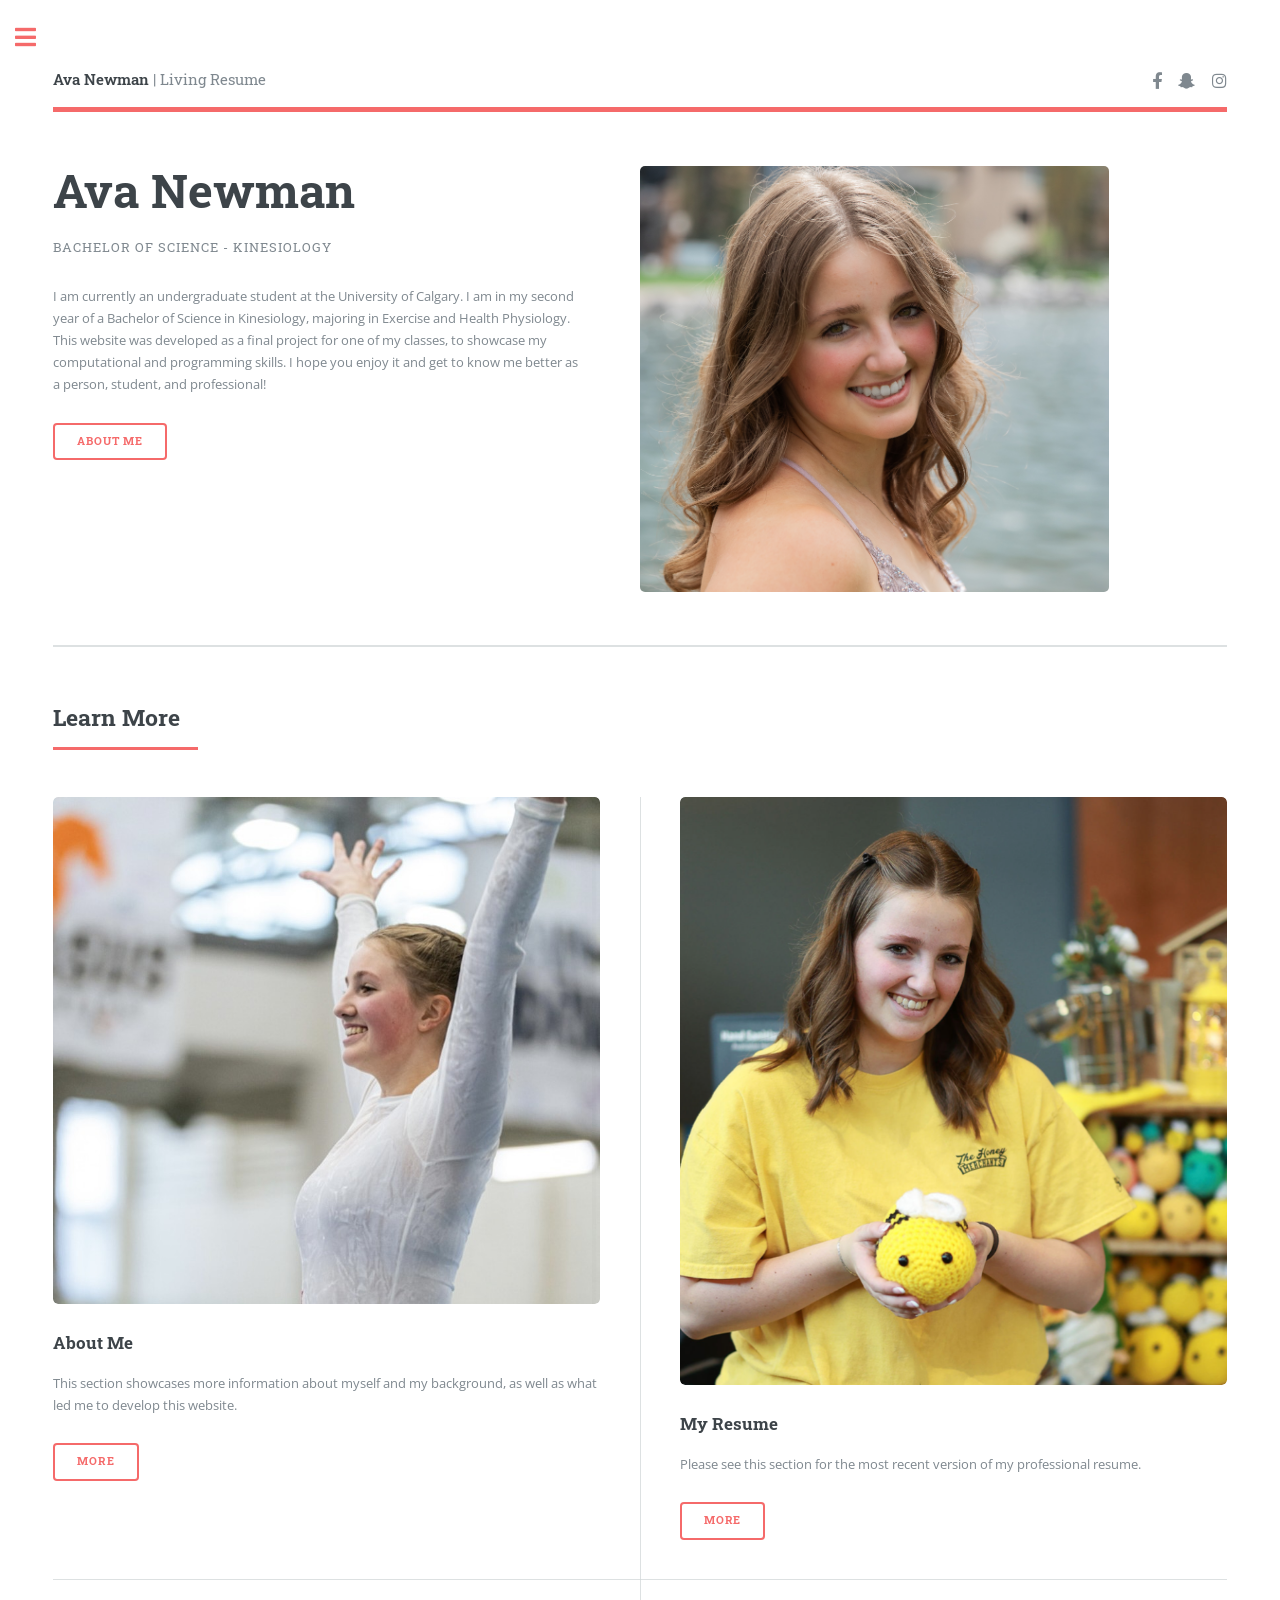
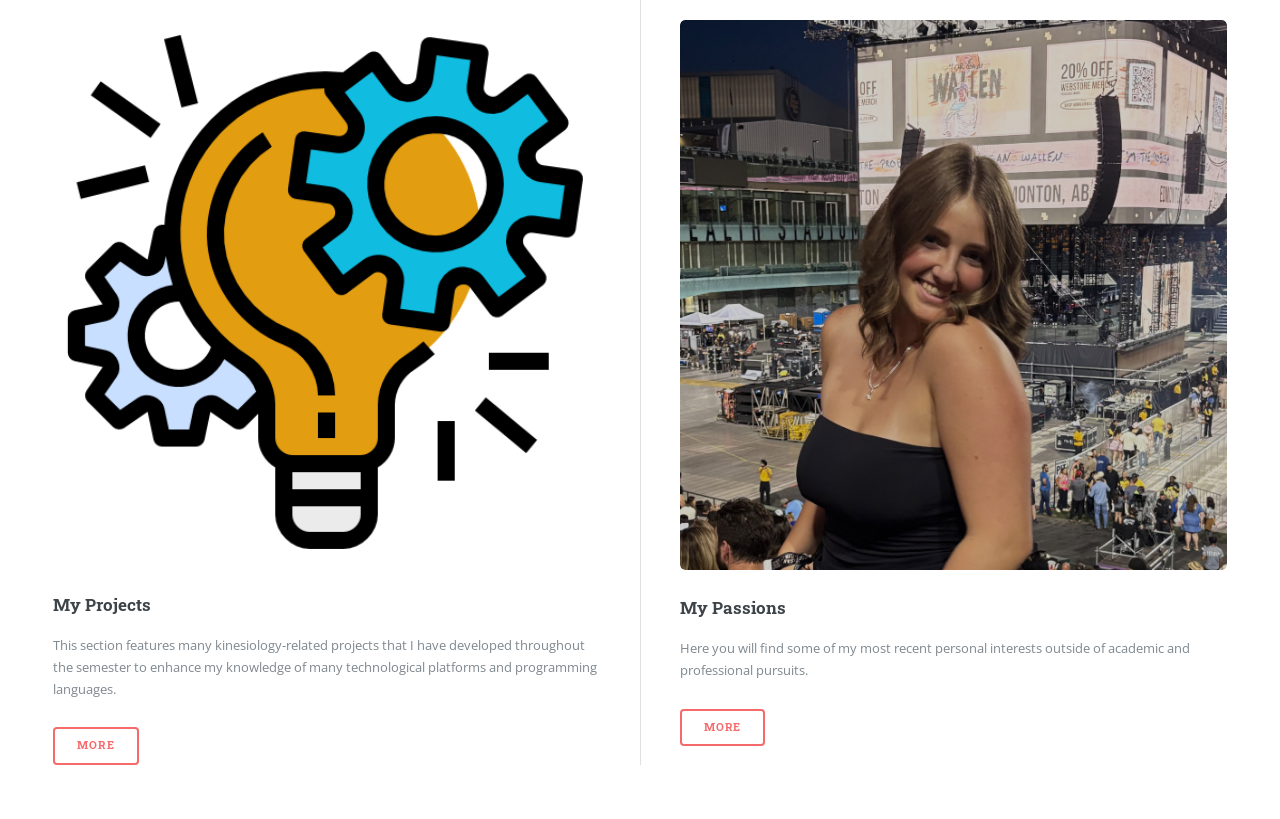
==== commit f90474bc: "I have added the last photo for the "My Projects" post" ====
--- a/index.html
+++ b/index.html
@@ -70,7 +70,7 @@
 											</ul>
 										</article>
 										<article>
-											<a href="MyProjects.html" class="image"><img src="images/pic03.jpg" alt="" /></a>
+											<a href="MyProjects.html" class="image"><img src="images/project.png" alt="" /></a>
 											<h3>My Projects</h3>
 											<p>This section features many kinesiology-related projects that I have developed throughout the semester to enhance my knowledge of many technological platforms and programming languages. </p>
 											<ul class="actions">
